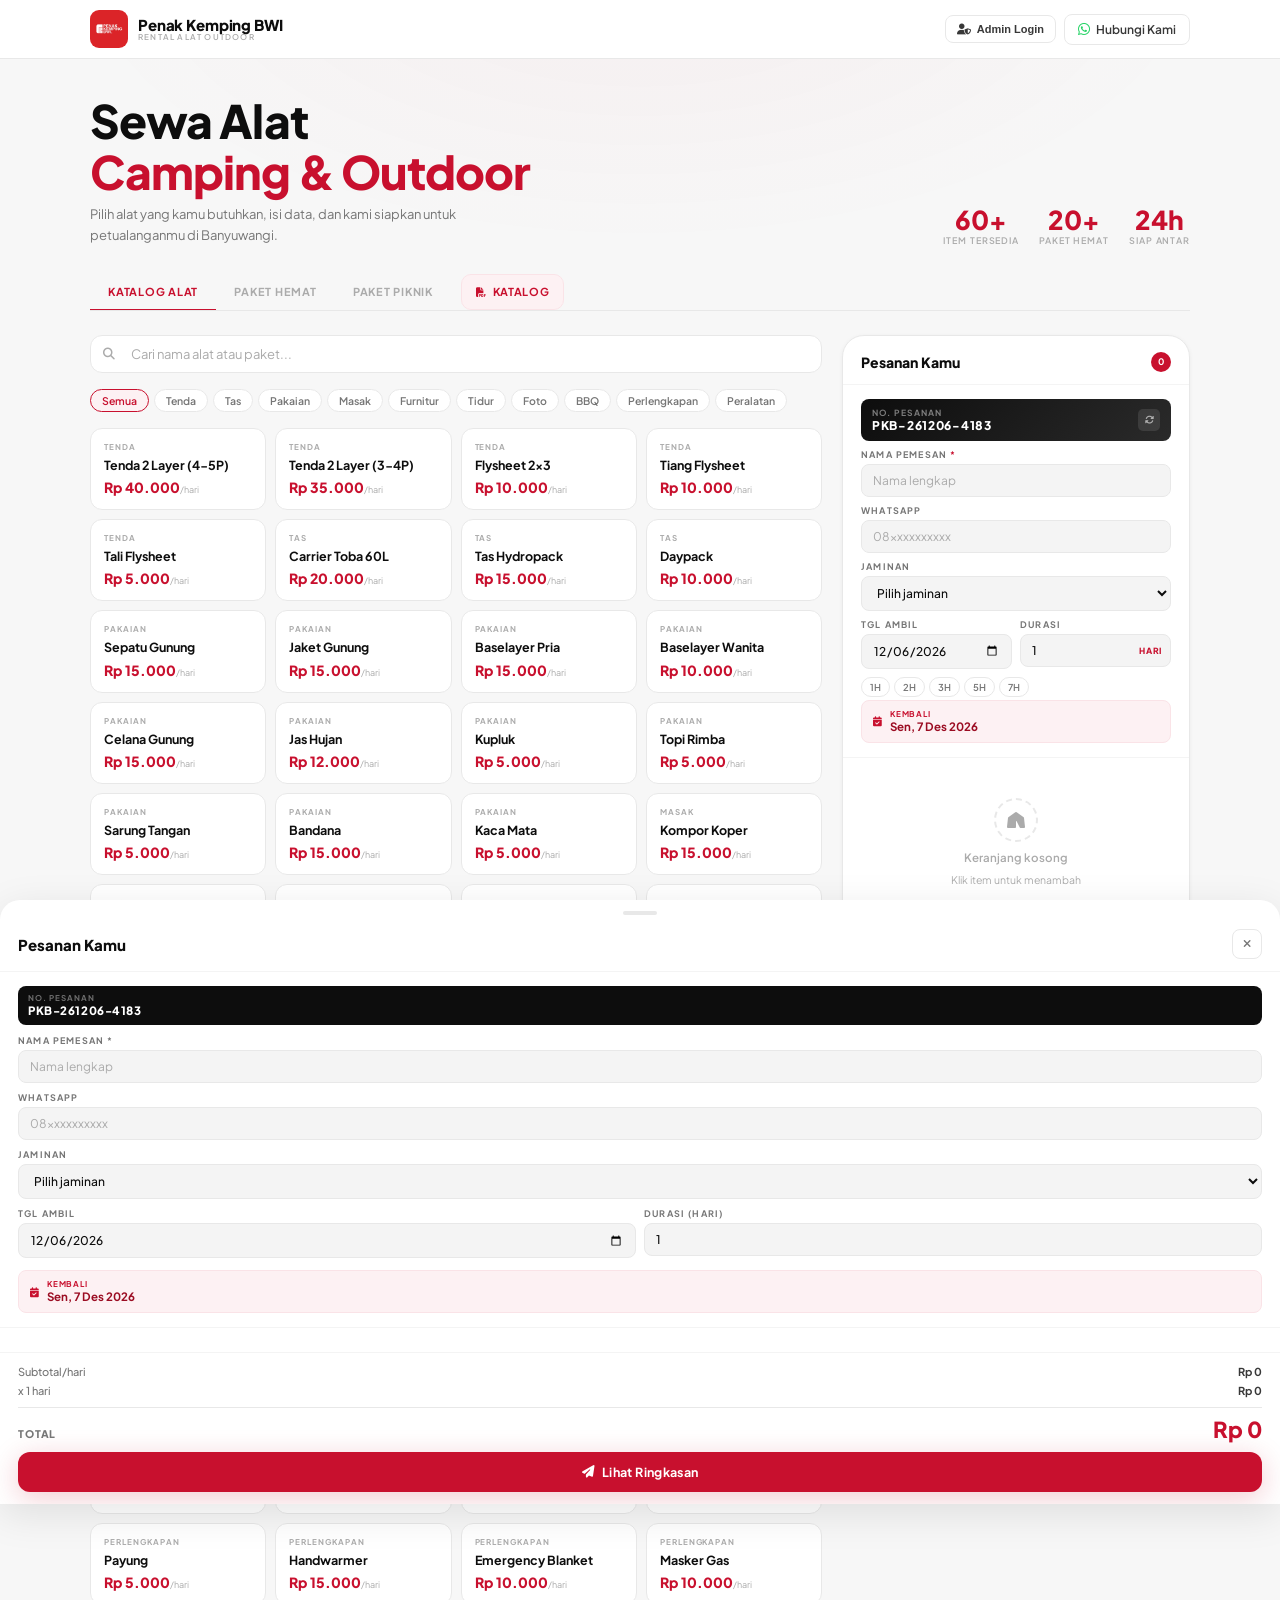
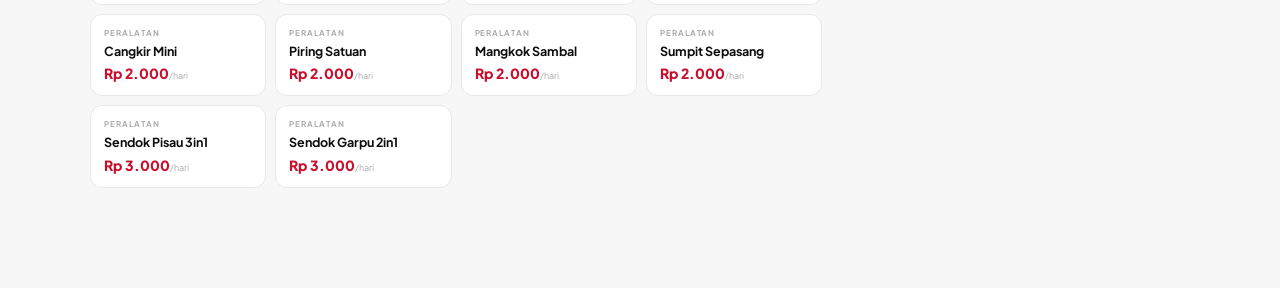
==== penak-kemping-order (2).html @ dcdb48ee "first commit" ====
<!DOCTYPE html>
<html lang="id">
<head>
<meta charset="UTF-8">
<meta name="viewport" content="width=device-width, initial-scale=1.0, maximum-scale=1.0, user-scalable=no">
<title>Penak Kemping BWI - Pesan Alat</title>
<link rel="icon" type="image/jpeg" href="[data-uri]">
<link rel="preconnect" href="https://fonts.googleapis.com">
<link rel="preconnect" href="https://fonts.gstatic.com" crossorigin>
<link href="https://fonts.googleapis.com/css2?family=Plus+Jakarta+Sans:wght@300;400;500;600;700;800&display=swap" rel="stylesheet">
<link rel="stylesheet" href="https://cdnjs.cloudflare.com/ajax/libs/font-awesome/6.5.0/css/all.min.css">
<style>
:root {
  --red: #C8102E;
  --red-d: #9B0C22;
  --red-l: #E8294A;
  --red-mist: #FDF1F3;
  --red-pale: #FAE3E7;
  --ink: #0D0D0D;
  --ink-2: #383838;
  --ink-3: #767676;
  --ink-4: #ABABAB;
  --line: #E8E8E8;
  --line-l: #F4F4F4;
  --white: #FFFFFF;
  --bg: #F7F7F7;
  --r: 12px;
  --r-sm: 8px;
  --r-lg: 18px;
  --r-xl: 22px;
  --sh-sm: 0 1px 4px rgba(0,0,0,0.05);
  --sh-md: 0 4px 18px rgba(0,0,0,0.07);
  --sh-lg: 0 10px 40px rgba(0,0,0,0.10);
  --sh-red: 0 6px 28px rgba(200,16,46,0.22);
  --fb: 'Plus Jakarta Sans', sans-serif;
  --ease: cubic-bezier(0.4,0,0.2,1);
  --t: 0.2s var(--ease);
}

*,*::before,*::after{box-sizing:border-box;margin:0;padding:0}
html{scroll-behavior:smooth;font-size:16px}
body{font-family:var(--fb);background:var(--bg);color:var(--ink);min-height:100vh;-webkit-font-smoothing:antialiased;overflow-x:hidden}
::-webkit-scrollbar{width:4px}
::-webkit-scrollbar-track{background:transparent}
::-webkit-scrollbar-thumb{background:var(--line);border-radius:99px}
input[type=number]::-webkit-inner-spin-button,
input[type=number]::-webkit-outer-spin-button{-webkit-appearance:none}
input[type=number]{-moz-appearance:textfield}
input,textarea,select{font-family:var(--fb)}

/* BG */
body::before{
  content:'';position:fixed;inset:0;
  background:radial-gradient(ellipse 70% 50% at 50% -5%,rgba(200,16,46,0.04) 0%,transparent 65%);
  pointer-events:none;z-index:0;
}

/* HEADER */
header{position:sticky;top:0;z-index:100;background:rgba(255,255,255,0.95);backdrop-filter:blur(20px);-webkit-backdrop-filter:blur(20px);border-bottom:1px solid var(--line)}
.hdr{max-width:1140px;margin:0 auto;padding:0 20px;height:58px;display:flex;align-items:center;justify-content:space-between}
.logo{display:flex;align-items:center;gap:10px;text-decoration:none}
.logo-img{width:38px;height:38px;border-radius:9px;object-fit:cover;flex-shrink:0}
.logo-txt{display:flex;flex-direction:column;gap:1px}
.logo-main{font-size:15px;font-weight:800;color:var(--ink);letter-spacing:-0.01em;line-height:1}
.logo-sub{font-size:8px;font-weight:600;letter-spacing:0.15em;text-transform:uppercase;color:var(--ink-4);line-height:1}
.hdr-actions{display:flex;align-items:center;gap:8px}
.hdr-admin{display:flex;align-items:center;gap:6px;padding:7px 11px;background:var(--white);border:1px solid var(--line);border-radius:var(--r-sm);font-size:11px;font-weight:700;color:var(--ink-2);cursor:pointer;transition:var(--t)}
.hdr-admin:hover{background:var(--line-l)}
.hdr-wa{display:flex;align-items:center;gap:6px;padding:7px 13px;background:var(--white);border:1px solid var(--line);border-radius:var(--r-sm);font-size:12px;font-weight:600;color:var(--ink-2);text-decoration:none;transition:var(--t)}
.hdr-wa:hover{background:var(--line-l)}
.hdr-wa i{color:#25D366;font-size:14px}

/* HERO */
.hero{position:relative;z-index:1;max-width:1140px;margin:0 auto;padding:36px 20px 28px;display:flex;align-items:flex-end;justify-content:space-between;gap:16px;flex-wrap:wrap}
.hero-text h1{font-size:clamp(26px,4.5vw,46px);font-weight:800;line-height:1.1;color:var(--ink);letter-spacing:-0.02em}
.hero-text h1 span{color:var(--red)}
.hero-text p{font-size:13px;color:var(--ink-3);margin-top:8px;max-width:440px;line-height:1.6}
.hero-stats{display:flex;gap:20px;flex-shrink:0}
.stat{text-align:center}
.stat-n{font-size:26px;font-weight:800;color:var(--red);line-height:1}
.stat-l{font-size:9px;font-weight:600;letter-spacing:0.1em;text-transform:uppercase;color:var(--ink-4);margin-top:2px}

/* MAIN */
.wrap{position:relative;z-index:1;max-width:1140px;margin:0 auto;padding:0 20px 100px}

/* TAB */
.tab-nav{display:flex;gap:0;border-bottom:1px solid var(--line);margin-bottom:24px;overflow-x:auto;scrollbar-width:none}
.tab-nav::-webkit-scrollbar{display:none}
.tab-btn{padding:11px 18px;font-family:var(--fb);font-size:11px;font-weight:700;letter-spacing:0.07em;text-transform:uppercase;color:var(--ink-4);background:none;border:none;border-bottom:2px solid transparent;cursor:pointer;transition:var(--t);white-space:nowrap;margin-bottom:-1px;text-decoration:none;display:inline-flex;align-items:center}
.tab-btn:focus-visible{outline:none;box-shadow:inset 0 -2px 0 var(--red)}
.tab-btn.active{color:var(--red);border-bottom-color:var(--red)}
.tab-btn:hover:not(.active){color:var(--ink-2)}
.tab-btn-katalog{margin-left:10px;margin-bottom:0!important;padding:8px 14px!important;border:1px solid var(--red-pale)!important;border-bottom:1px solid var(--red-pale)!important;border-radius:10px!important;background:var(--red-mist)!important;color:var(--red)!important;letter-spacing:0.06em}
.tab-btn-katalog:hover{border-color:var(--red)!important;background:var(--red)!important;color:white!important;box-shadow:0 8px 20px rgba(200,16,46,0.18)}

/* LAYOUT */
.cat-layout{display:grid;grid-template-columns:1fr 348px;gap:20px;align-items:start;animation:fadeUp 0.4s ease both}

/* SEARCH */
.search-bar{position:relative;margin-bottom:16px}
.search-bar input{width:100%;padding:10px 14px 10px 40px;background:var(--white);border:1px solid var(--line);border-radius:var(--r);font-size:13px;font-weight:400;color:var(--ink);outline:none;transition:var(--t)}
.search-bar input:focus{border-color:var(--red);box-shadow:0 0 0 3px rgba(200,16,46,0.07)}
.search-bar input::placeholder{color:var(--ink-4)}
.search-bar i{position:absolute;left:13px;top:50%;transform:translateY(-50%);color:var(--ink-4);font-size:12px;pointer-events:none}
.search-clear{position:absolute;right:11px;top:50%;transform:translateY(-50%);background:none;border:none;color:var(--ink-4);cursor:pointer;font-size:11px;display:none;transition:var(--t)}
.search-clear:hover{color:var(--red)}
.search-clear.show{display:block}

/* FILTER */
.cat-filter{display:flex;flex-wrap:wrap;gap:5px;margin-bottom:16px}
.cf-btn{padding:4px 11px;border:1px solid var(--line);background:var(--white);border-radius:99px;font-size:10.5px;font-weight:600;color:var(--ink-3);cursor:pointer;transition:var(--t);white-space:nowrap}
.cf-btn:hover{border-color:var(--red);color:var(--red);background:var(--red-mist)}
.cf-btn.active{border-color:var(--red);color:var(--red);background:var(--red-mist)}

/* GRID */
.item-grid{display:grid;grid-template-columns:repeat(auto-fill,minmax(170px,1fr));gap:9px}
.item-card{background:var(--white);border:1px solid var(--line);border-radius:var(--r);padding:13px;cursor:pointer;transition:var(--t);display:flex;flex-direction:column;gap:5px;position:relative;overflow:hidden;animation:fadeUp 0.3s ease both}
.item-card:hover{border-color:var(--red-pale);box-shadow:var(--sh-md);transform:translateY(-1px)}
.item-card.in-cart{border-color:var(--red);background:var(--red-mist)}
.item-card.in-cart::after{content:"\f00c";font-family:"Font Awesome 6 Free";font-weight:900;position:absolute;top:8px;right:8px;width:17px;height:17px;background:var(--red);color:white;border-radius:50%;font-size:7px;display:flex;align-items:center;justify-content:center;text-align:center;line-height:17px}
.item-cat-badge{font-size:8px;font-weight:700;letter-spacing:0.12em;text-transform:uppercase;color:var(--ink-4)}
.item-name{font-size:12.5px;font-weight:700;color:var(--ink);line-height:1.3}
.item-price{font-size:14px;font-weight:800;color:var(--red);margin-top:auto}
.item-price-sub{font-size:9px;font-weight:400;color:var(--ink-4)}
.item-pkg-badge{font-size:8.5px;font-weight:700;letter-spacing:0.05em;color:white;background:var(--red);padding:2px 7px;border-radius:99px;display:inline-block;width:fit-content}
.no-results{grid-column:1/-1;text-align:center;padding:48px 0;color:var(--ink-4);font-size:13px}
.no-results i{font-size:26px;display:block;margin-bottom:10px;color:var(--line)}

/* ORDER PANEL */
.order-panel{background:var(--white);border:1px solid var(--line);border-radius:var(--r-xl);box-shadow:var(--sh-sm);position:sticky;top:70px;display:flex;flex-direction:column;max-height:calc(100vh - 90px);overflow:hidden;transition:box-shadow var(--t)}
.order-panel:hover{box-shadow:var(--sh-md)}
.panel-hdr{padding:16px 18px 12px;border-bottom:1px solid var(--line-l);display:flex;align-items:center;justify-content:space-between;flex-shrink:0}
.panel-title{font-size:14px;font-weight:800;color:var(--ink)}
.cart-badge{min-width:20px;height:20px;padding:0 6px;background:var(--red);color:white;border-radius:99px;font-size:9px;font-weight:700;display:flex;align-items:center;justify-content:center;transition:transform 0.2s var(--ease)}
.cart-badge.bump{animation:bump 0.25s ease}
@keyframes bump{0%,100%{transform:scale(1)}50%{transform:scale(1.3)}}

/* FORM */
.customer-form{padding:14px 18px;border-bottom:1px solid var(--line-l);flex-shrink:0}
.cf-row{display:grid;grid-template-columns:1fr 1fr;gap:8px;margin-bottom:8px}
.cf-row:last-child{margin-bottom:0}
.cf-full{grid-column:1/-1}
.cf-field{display:flex;flex-direction:column;gap:4px}
.cf-label{font-size:9px;font-weight:700;letter-spacing:0.13em;text-transform:uppercase;color:var(--ink-3)}
.cf-input{width:100%;padding:8px 11px;background:var(--line-l);border:1px solid var(--line);border-radius:var(--r-sm);font-size:12px;font-weight:500;color:var(--ink);outline:none;transition:var(--t)}
.cf-input:focus{background:var(--white);border-color:var(--red);box-shadow:0 0 0 2px rgba(200,16,46,0.07)}
.cf-input::placeholder{color:var(--ink-4);font-weight:400}
.cf-input[readonly]{background:var(--line-l);color:var(--ink-3);cursor:default}

/* ORDER NUMBER */
.order-num-bar{display:flex;align-items:center;justify-content:space-between;padding:8px 11px;background:linear-gradient(135deg,var(--ink) 0%,#2a2a2a 100%);border-radius:var(--r-sm);margin-bottom:8px}
.onb-label{font-size:8.5px;font-weight:700;letter-spacing:0.12em;text-transform:uppercase;color:rgba(255,255,255,0.45)}
.onb-code{font-size:12px;font-weight:800;color:white;letter-spacing:0.06em}
.onb-regen{width:22px;height:22px;border:none;background:rgba(255,255,255,0.1);border-radius:5px;color:rgba(255,255,255,0.6);cursor:pointer;font-size:9px;display:flex;align-items:center;justify-content:center;transition:var(--t)}
.onb-regen:hover{background:rgba(255,255,255,0.2);color:white}

/* DATE ROW */
.date-row{display:grid;grid-template-columns:1fr 1fr;gap:8px;margin-bottom:8px}
.ret-mini{display:flex;align-items:center;gap:8px;padding:8px 11px;margin-top:3px;background:var(--red-mist);border:1px solid var(--red-pale);border-radius:var(--r-sm)}
.ret-mini i{color:var(--red);font-size:10px;flex-shrink:0}
.ret-mini-txt{font-size:10px}
.ret-mini-lbl{color:var(--red);font-weight:700;font-size:8px;letter-spacing:0.1em;text-transform:uppercase}
.ret-mini-date{font-size:11.5px;font-weight:700;color:var(--red-d)}
.dur-chips{display:flex;flex-wrap:wrap;gap:4px;margin-top:5px}
.dc{padding:3px 8px;border:1px solid var(--line);background:var(--white);border-radius:99px;font-size:9.5px;font-weight:600;color:var(--ink-3);cursor:pointer;transition:var(--t)}
.dc:hover{border-color:var(--red);color:var(--red);background:var(--red-mist)}

/* CART LIST */
.cart-list{flex:1;overflow-y:auto;overflow-x:hidden;padding:12px 18px;scroll-behavior:smooth;overscroll-behavior:contain;-webkit-overflow-scrolling:touch;scrollbar-width:thin;scrollbar-color:#d7d7d7 transparent}
.cart-list::-webkit-scrollbar{width:8px}
.cart-list::-webkit-scrollbar-thumb{background:#d7d7d7;border-radius:99px}
.cart-list::-webkit-scrollbar-thumb:hover{background:#c8c8c8}
.cart-empty{display:flex;flex-direction:column;align-items:center;justify-content:center;padding:28px 0;gap:8px;color:var(--ink-4)}
.cart-empty-icon{width:44px;height:44px;border:2px dashed var(--line);border-radius:50%;display:flex;align-items:center;justify-content:center;font-size:16px}
.cart-empty p{font-size:11.5px;font-weight:600}
.cart-empty small{font-size:10.5px;color:var(--ink-4)}
.cart-item{display:flex;align-items:flex-start;gap:9px;padding:9px 0;border-bottom:1px solid var(--line-l);animation:fadeUp 0.2s ease both}
.cart-item:last-child{border-bottom:none}
.ci-info{flex:1;min-width:0}
.ci-name{font-size:11.5px;font-weight:700;color:var(--ink);line-height:1.3;white-space:normal;overflow:visible;word-break:break-word}
.ci-price-row{display:flex;align-items:center;gap:5px;margin-top:2px}
.ci-unit{font-size:9.5px;color:var(--ink-4)}
.ci-sub{font-size:10.5px;font-weight:700;color:var(--red)}
.ci-qty{display:flex;align-items:center;gap:5px;flex-shrink:0}
.qty-btn{width:22px;height:22px;border:1px solid var(--line);background:var(--white);border-radius:5px;font-size:10px;color:var(--ink-2);cursor:pointer;display:flex;align-items:center;justify-content:center;transition:var(--t)}
.qty-btn:hover{border-color:var(--red);color:var(--red);background:var(--red-mist)}
.qty-val{font-size:12px;font-weight:800;color:var(--ink);min-width:18px;text-align:center}
.ci-del{width:22px;height:22px;border:none;background:none;color:var(--ink-4);cursor:pointer;font-size:10px;display:flex;align-items:center;justify-content:center;border-radius:5px;transition:var(--t);flex-shrink:0}
.ci-del:hover{background:#FFF0F2;color:var(--red)}

/* FOOTER PANEL */
.panel-footer{padding:12px 18px 16px;border-top:1px solid var(--line-l);flex-shrink:0;background:var(--white);position:sticky;bottom:0;z-index:3;box-shadow:0 -8px 18px rgba(255,255,255,0.95)}
.sum-line{display:flex;justify-content:space-between;align-items:center;margin-bottom:6px;font-size:11px}
.sum-line-k{color:var(--ink-3);font-weight:500}
.sum-line-v{color:var(--ink-2);font-weight:700}
.sum-total-line{display:flex;justify-content:space-between;align-items:baseline;margin:10px 0 12px;padding-top:10px;border-top:1px solid var(--line)}
.sum-total-k{font-size:10.5px;font-weight:800;letter-spacing:0.08em;text-transform:uppercase;color:var(--ink-3)}
.sum-total-v{font-size:22px;font-weight:800;color:var(--red);line-height:1}
.btn-order{width:100%;padding:12px;border:none;background:var(--red);color:white;border-radius:var(--r);font-family:var(--fb);font-size:12.5px;font-weight:700;letter-spacing:0.03em;cursor:pointer;transition:var(--t);display:flex;align-items:center;justify-content:center;gap:7px;box-shadow:var(--sh-red)}
.btn-order:hover{background:var(--red-d);transform:translateY(-1px);box-shadow:0 10px 32px rgba(200,16,46,0.28)}
.btn-order:active{transform:translateY(0)}
.btn-order:disabled{opacity:0.5;cursor:not-allowed;transform:none}

/* MODAL */
.modal-ov{position:fixed;inset:0;background:rgba(8,8,8,0.6);backdrop-filter:blur(10px);-webkit-backdrop-filter:blur(10px);z-index:200;display:none;align-items:flex-start;justify-content:center;padding:20px 14px 48px;overflow-y:auto}
.modal-ov.show{display:flex}
.modal{background:var(--white);border-radius:var(--r-xl);box-shadow:var(--sh-lg);width:100%;max-width:580px;margin:auto;overflow:hidden;animation:modalIn 0.3s cubic-bezier(0.34,1.2,0.64,1) both}
@keyframes modalIn{from{opacity:0;transform:scale(0.95) translateY(10px)}to{opacity:1;transform:scale(1) translateY(0)}}

/* RECEIPT */
.rcpt-hdr{padding:24px 28px 20px;background:var(--ink);color:white;position:relative;overflow:hidden}
.rcpt-hdr::before{content:'';position:absolute;top:-30px;right:-30px;width:120px;height:120px;background:rgba(200,16,46,0.18);border-radius:50%}
.rcpt-hdr::after{content:'';position:absolute;bottom:-50px;left:28px;width:90px;height:90px;background:rgba(200,16,46,0.09);border-radius:50%}
.rcpt-brand{display:flex;align-items:center;gap:10px;margin-bottom:18px;position:relative;z-index:1}
.rcpt-logo-img{width:36px;height:36px;border-radius:8px;object-fit:cover;border:2px solid rgba(255,255,255,0.15)}
.rcpt-bn{font-size:16px;font-weight:800;color:white}
.rcpt-bs{font-size:9.5px;color:rgba(255,255,255,0.4);margin-top:1px}
.rcpt-meta{display:flex;justify-content:space-between;align-items:flex-end;position:relative;z-index:1}
.rcpt-lbl{font-size:8.5px;color:rgba(255,255,255,0.4);letter-spacing:0.12em;text-transform:uppercase;margin-bottom:2px}
.rcpt-ttl{font-size:22px;font-weight:800;color:white}
.rcpt-order-num{display:inline-flex;align-items:center;gap:5px;padding:3px 10px;background:rgba(200,16,46,0.3);border:1px solid rgba(200,16,46,0.5);border-radius:99px;font-size:10px;font-weight:700;color:white;margin-top:5px}
.rcpt-dt{font-size:10.5px;color:rgba(255,255,255,0.45);text-align:right}
.rcpt-body{padding:22px 28px}
.rcpt-info-grid{display:grid;grid-template-columns:1fr 1fr;gap:18px;margin-bottom:18px}
.ris-label{font-size:8.5px;font-weight:700;letter-spacing:0.14em;text-transform:uppercase;color:var(--ink-4);margin-bottom:6px}
.ris-name{font-size:15px;font-weight:800;color:var(--ink);margin-bottom:3px}
.ris-row{font-size:11px;color:var(--ink-3);margin-bottom:2px;display:flex;align-items:center;gap:5px}
.ris-row i{color:var(--red);font-size:9px;width:10px}
.rcpt-db-pill{margin-left:auto;display:none;align-items:center;padding:2px 7px;border-radius:99px;font-size:7.5px;font-weight:800;letter-spacing:0.06em;text-transform:uppercase;background:#eefaf0;color:#157a2d;border:1px solid #cfead4;line-height:1}
.ris-period{text-align:right}
.ris-dur-pill{display:inline-flex;align-items:center;gap:5px;padding:4px 10px;background:var(--ink);color:white;border-radius:99px;font-size:9.5px;font-weight:700;margin-top:5px}
.rcpt-tbl{width:100%;border-collapse:collapse;margin-bottom:16px}
.rcpt-tbl th{padding:5px 0;font-size:8px;font-weight:700;letter-spacing:0.12em;text-transform:uppercase;color:var(--ink-4);border-bottom:1px solid var(--line);text-align:left}
.rcpt-tbl th:not(:first-child){text-align:center}
.rcpt-tbl th:last-child{text-align:right}
.rcpt-tbl td{padding:9px 0;font-size:11.5px;color:var(--ink-2);border-bottom:1px solid var(--line-l)}
.rcpt-tbl td:not(:first-child){text-align:center}
.rcpt-tbl td:last-child{text-align:right;font-weight:700;color:var(--ink)}
.rcpt-tbl td:first-child{font-weight:600;color:var(--ink)}
.rcpt-tbl tbody tr:last-child td{border-bottom:none}
.rcpt-totals{padding-top:10px;border-top:1px solid var(--line)}
.rt-row{display:flex;justify-content:space-between;margin-bottom:5px}
.rt-k{font-size:11px;color:var(--ink-3)}
.rt-v{font-size:11.5px;font-weight:700;color:var(--ink)}
.rt-row.total{margin-top:9px;padding-top:9px;border-top:1px solid var(--line)}
.rt-row.total .rt-k{font-size:11px;font-weight:800;color:var(--ink);text-transform:uppercase;letter-spacing:0.06em}
.rt-row.total .rt-v{font-size:20px;font-weight:800;color:var(--red)}
.rcpt-footer{padding:12px 28px;background:var(--line-l);border-top:1px solid var(--line);text-align:center}
.rcpt-footer p{font-size:9.5px;color:var(--ink-4);font-style:italic}
.modal-actions{padding:11px 28px 14px;background:var(--white);border-top:1px solid var(--line-l);display:flex;justify-content:flex-end;gap:7px;flex-wrap:wrap}
.btn-act{padding:8px 13px;border-radius:var(--r-sm);font-family:var(--fb);font-size:11px;font-weight:700;cursor:pointer;transition:var(--t);display:flex;align-items:center;gap:5px}
.btn-close{border:1px solid var(--line);background:var(--white);color:var(--ink-2)}
.btn-close:hover{background:var(--line-l)}
.btn-print-act{border:1px solid var(--ink);background:var(--ink);color:white}
.btn-print-act:hover{background:#1e1e1e}
.btn-wa-act{border:1px solid #25D366;background:#25D366;color:white}
.btn-wa-act:hover{background:#1db955}
.btn-db-act{width:100%;padding:10px;border:1px solid var(--red-pale);background:var(--red-mist);color:var(--red);border-radius:var(--r);font-family:var(--fb);font-size:11.5px;font-weight:700;letter-spacing:0.03em;cursor:pointer;transition:var(--t);display:none;align-items:center;justify-content:center;gap:6px;margin-bottom:8px}
.btn-db-act:hover{border-color:var(--red);background:var(--red);color:white;box-shadow:var(--sh-red)}
.btn-db-act:disabled{opacity:0.7;cursor:not-allowed;box-shadow:none}

/* KATALOG PAGE - Daftar Harga */
#katalogPage{display:none}
.katalog-wrap{max-width:700px;margin:0 auto;padding:10px 0 40px}
.katalog-header{text-align:center;margin-bottom:28px}
.katalog-header h2{font-size:28px;font-weight:800;color:var(--ink);letter-spacing:-0.02em}
.katalog-header p{font-size:12px;color:var(--ink-3);margin-top:5px}
.katalog-section{margin-bottom:22px}
.katalog-section-title{font-size:10px;font-weight:800;letter-spacing:0.15em;text-transform:uppercase;color:var(--red);padding:6px 0;border-bottom:2px solid var(--red);margin-bottom:10px}
.katalog-table{width:100%;border-collapse:collapse}
.katalog-table tr{border-bottom:1px solid var(--line-l)}
.katalog-table tr:last-child{border-bottom:none}
.katalog-table td{padding:7px 4px;font-size:12px;color:var(--ink-2)}
.katalog-table td:first-child{font-weight:600;color:var(--ink);padding-left:0}
.katalog-table td:last-child{text-align:right;font-weight:700;color:var(--red);white-space:nowrap;padding-right:0}
.katalog-table td.desc-cell{font-size:10px;color:var(--ink-4);max-width:220px}
.katalog-table .row-num{font-size:10px;color:var(--ink-4);width:24px;text-align:right;padding-right:8px}

/* ADMIN */
.admin-panel{display:none;margin-top:14px;background:var(--white);border:1px solid var(--line);border-radius:var(--r-lg);box-shadow:var(--sh-sm);overflow:hidden}
.admin-panel.show{display:block}
.admin-panel-head{padding:14px 16px;border-bottom:1px solid var(--line-l);display:flex;align-items:flex-start;justify-content:space-between;gap:12px;flex-wrap:wrap}
.admin-title{font-size:14px;font-weight:800;color:var(--ink)}
.admin-sub{font-size:11px;color:var(--ink-3);margin-top:2px}
.admin-head-actions{display:flex;gap:8px;flex-wrap:wrap}
.admin-btn{padding:8px 12px;border:1px solid var(--line);background:var(--white);border-radius:var(--r-sm);font-size:11px;font-weight:700;color:var(--ink-2);cursor:pointer;transition:var(--t)}
.admin-btn:hover{background:var(--line-l)}
.admin-btn.pri{border-color:var(--red);background:var(--red);color:white}
.admin-btn.pri:hover{background:var(--red-d)}
.admin-form-wrap{padding:14px 16px;border-bottom:1px solid var(--line-l);display:none}
.admin-form-grid{display:grid;grid-template-columns:repeat(2,minmax(0,1fr));gap:8px}
.admin-form-grid .cf-full{grid-column:1/-1}
.admin-table-wrap{overflow:auto;max-height:480px}
.admin-table{width:100%;border-collapse:collapse;min-width:1060px}
.admin-table th,.admin-table td{padding:10px 8px;border-bottom:1px solid var(--line-l);font-size:11px;text-align:left;vertical-align:top}
.admin-table th{font-size:9px;font-weight:800;letter-spacing:0.09em;text-transform:uppercase;color:var(--ink-4);position:sticky;top:0;background:var(--white);z-index:1}
.admin-status{padding:6px 7px;border:1px solid var(--line);border-radius:var(--r-sm);font-size:11px;background:var(--white);min-width:104px}
.admin-row-actions{display:flex;gap:6px}
.admin-mini-btn{padding:6px 8px;border-radius:var(--r-sm);border:1px solid var(--line);background:var(--white);font-size:10px;font-weight:700;cursor:pointer}
.admin-mini-btn.danger{border-color:#ffd6de;color:var(--red);background:#fff5f7}
.admin-empty{padding:16px;color:var(--ink-4);font-size:12px;text-align:center}
.admin-modal .modal-actions{justify-content:flex-end}
.admin-modal-body{padding:16px 20px 8px}
.admin-login-title{font-size:16px;font-weight:800;color:var(--ink);margin-bottom:12px}

/* TOAST */
.toast{position:fixed;bottom:20px;left:50%;transform:translateX(-50%) translateY(80px);background:var(--ink);color:white;padding:9px 15px;border-radius:var(--r);font-size:11.5px;font-weight:600;display:flex;align-items:center;gap:6px;z-index:500;pointer-events:none;transition:transform 0.3s cubic-bezier(0.34,1.2,0.64,1),opacity 0.25s ease;opacity:0;box-shadow:var(--sh-lg);white-space:nowrap}
.toast.show{transform:translateX(-50%) translateY(0);opacity:1}
.toast i{color:var(--red)}

/* MOBILE BOTTOM BAR */
.mob-bar{display:none;position:fixed;bottom:0;left:0;right:0;background:rgba(255,255,255,0.97);backdrop-filter:blur(14px);-webkit-backdrop-filter:blur(14px);border-top:1px solid var(--line);padding:10px 16px;z-index:90;align-items:center;justify-content:space-between;gap:12px;box-shadow:0 -4px 20px rgba(0,0,0,0.06)}
.mob-total{display:flex;flex-direction:column;gap:1px}
.mob-total-lbl{font-size:9px;font-weight:700;letter-spacing:0.1em;text-transform:uppercase;color:var(--ink-4)}
.mob-total-amt{font-size:19px;font-weight:800;color:var(--red)}
.mob-actions{display:flex;align-items:center;gap:8px;flex-shrink:0}
.btn-mob{padding:10px 18px;background:var(--red);color:white;border:none;border-radius:var(--r);font-family:var(--fb);font-size:12px;font-weight:700;cursor:pointer;transition:var(--t);display:flex;align-items:center;gap:6px;box-shadow:var(--sh-red);white-space:nowrap}
.btn-mob:hover{background:var(--red-d)}
.btn-mob-db{display:none;background:#fff4f6;color:var(--red);border:1px solid #ffd8df;box-shadow:none;padding:10px 12px}
.btn-mob-db:hover{background:#ffeef2;color:var(--red-d);border-color:#ffccd7}

/* MOBILE CART SHEET */
.cart-sheet-ov{display:none;position:fixed;inset:0;background:rgba(0,0,0,0.4);z-index:80}
.cart-sheet-ov.open{display:block}
.cart-sheet{position:fixed;bottom:0;left:0;right:0;background:var(--white);border-radius:20px 20px 0 0;box-shadow:var(--sh-lg);z-index:85;padding-bottom:0;max-height:92vh;overflow-y:auto;transform:translateY(100%);transition:transform 0.35s var(--ease)}
.cart-sheet.open{transform:translateY(0)}
.cs-handle{width:34px;height:4px;background:var(--line);border-radius:99px;margin:11px auto 14px}
.cs-hdr{padding:0 18px 12px;border-bottom:1px solid var(--line-l);display:flex;align-items:center;justify-content:space-between}
.cs-title{font-size:15px;font-weight:800;color:var(--ink)}
.cs-close{width:30px;height:30px;border:1px solid var(--line);background:var(--white);border-radius:var(--r-sm);display:flex;align-items:center;justify-content:center;color:var(--ink-3);cursor:pointer;font-size:11px}
.cs-body{padding:12px 18px}
.cs-form{padding:14px 18px;border-bottom:1px solid var(--line-l)}
.cs-footer{padding:12px 18px;border-top:1px solid var(--line-l);position:sticky;bottom:0;z-index:3;background:var(--white);box-shadow:0 -8px 18px rgba(255,255,255,0.95)}

/* MOBILE SIMPLIFIED ORDER NUM */
.mob-order-num{display:flex;align-items:center;justify-content:space-between;padding:7px 10px;background:var(--ink);border-radius:var(--r-sm);margin-bottom:10px}
.mon-label{font-size:8px;font-weight:700;letter-spacing:0.12em;text-transform:uppercase;color:rgba(255,255,255,0.4)}
.mon-code{font-size:11.5px;font-weight:800;color:white;letter-spacing:0.05em}

/* ANIMATIONS */
@keyframes fadeUp{from{opacity:0;transform:translateY(8px)}to{opacity:1;transform:translateY(0)}}

/* PRINT */
@media print{
  @page{size:A5 portrait;margin:4mm}
  html,body{margin:0!important;padding:0!important;background:#fff!important;overflow:visible!important;height:auto!important;-webkit-print-color-adjust:exact;print-color-adjust:exact}
  body{display:block!important}
  body>:not(#modalRingkasan){display:none!important}
  #modalRingkasan,#modalRingkasan *{visibility:visible!important}
  #modalRingkasan{display:block!important;position:static!important;inset:auto!important;width:100%!important;min-height:0!important;height:auto!important;background:#fff!important;padding:0!important;margin:0!important;overflow:visible!important;backdrop-filter:none!important;-webkit-backdrop-filter:none!important}
  #modalRingkasan .modal{display:block!important;width:100%!important;max-width:none!important;margin:0!important;overflow:visible!important;box-shadow:none!important;border-radius:0!important;border:none!important;animation:none!important;page-break-inside:avoid!important;break-inside:avoid!important}
  #modalRingkasan .modal-actions{display:none!important}
  #modalRingkasan .rcpt-hdr{padding:14px 15px 12px!important;background:#111!important;color:#fff!important;-webkit-print-color-adjust:exact;print-color-adjust:exact}
  #modalRingkasan .rcpt-hdr::before{top:-22px!important;right:-20px!important;width:70px!important;height:70px!important;background:rgba(200,16,46,0.24)!important}
  #modalRingkasan .rcpt-hdr::after{display:none!important}
  #modalRingkasan .rcpt-brand{gap:8px!important;margin-bottom:10px!important}
  #modalRingkasan .rcpt-logo-img{width:27px!important;height:27px!important;border-radius:6px!important}
  #modalRingkasan .rcpt-bn{font-size:12.5px!important;line-height:1.15!important}
  #modalRingkasan .rcpt-bs{font-size:7.8px!important}
  #modalRingkasan .rcpt-lbl{font-size:7.1px!important;margin-bottom:1px!important}
  #modalRingkasan .rcpt-ttl{font-size:16px!important;line-height:1.1!important}
  #modalRingkasan .rcpt-order-num{font-size:8.4px!important;padding:2px 8px!important;margin-top:4px!important}
  #modalRingkasan .rcpt-dt{font-size:8.6px!important}
  #modalRingkasan .rcpt-body{padding:12px 15px 10px!important}
  #modalRingkasan .rcpt-info-grid{grid-template-columns:1fr 1fr!important;gap:12px!important;margin-bottom:10px!important}
  #modalRingkasan .ris-period{text-align:right!important}
  #modalRingkasan .ris-label{font-size:7.4px!important;margin-bottom:4px!important}
  #modalRingkasan .ris-name{font-size:12.8px!important;margin-bottom:2px!important}
  #modalRingkasan .ris-row{font-size:9.4px!important;margin-bottom:1px!important;gap:4px!important;line-height:1.25!important}
  #modalRingkasan .ris-row i{font-size:7.5px!important;width:8px!important}
  #modalRingkasan .rcpt-db-pill{font-size:6.9px!important;padding:2px 6px!important}
  #modalRingkasan .ris-dur-pill{padding:2px 7px!important;margin-top:4px!important;font-size:8px!important;background:#f2f2f2!important;color:#111!important;border:1px solid #dedede!important}
  #modalRingkasan .rcpt-tbl{margin-bottom:9px!important}
  #modalRingkasan .rcpt-tbl th{padding:3px 0!important;font-size:6.9px!important;letter-spacing:0.08em!important}
  #modalRingkasan .rcpt-tbl td{padding:4px 0!important;font-size:9.4px!important;line-height:1.25!important}
  #modalRingkasan .rcpt-tbl tr{page-break-inside:avoid!important;break-inside:avoid!important}
  #modalRingkasan .rcpt-totals{padding-top:7px!important}
  #modalRingkasan .rt-row{margin-bottom:3px!important}
  #modalRingkasan .rt-k{font-size:9.4px!important}
  #modalRingkasan .rt-v{font-size:9.8px!important}
  #modalRingkasan .rt-row.total{margin-top:7px!important;padding-top:7px!important}
  #modalRingkasan .rt-row.total .rt-k{font-size:9.6px!important}
  #modalRingkasan .rt-row.total .rt-v{font-size:16px!important}
  #modalRingkasan .rcpt-footer{padding:7px 15px!important;background:#fafafa!important}
  #modalRingkasan .rcpt-footer p{font-size:8.1px!important;line-height:1.35!important;margin:0!important}
  #modalRingkasan .rcpt-footer p+p{margin-top:2px!important}
}

/* RESPONSIVE */
@media(max-width:900px){
  .cat-layout{grid-template-columns:1fr}
  .order-panel{display:none}
  .mob-bar{display:flex}
  .wrap{padding-bottom:86px}
  .hero{padding:22px 16px 18px}
  .hero-stats{display:none}
}
@media(max-width:600px){
  .hdr{padding:0 14px}
  .hdr-actions{gap:6px}
  .hdr-admin{padding:6px 9px;font-size:10px}
  .hdr-wa{padding:6px 10px;font-size:11px}
  .wrap{padding:0 14px 86px}
  .mob-bar{padding:9px 12px;gap:8px}
  .mob-total-amt{font-size:17px}
  .mob-actions{gap:6px}
  .btn-mob{padding:10px 12px;font-size:11px}
  .btn-mob-db{padding:10px 10px}
  .tab-nav{margin-bottom:14px}
  .item-grid{grid-template-columns:repeat(2,1fr);gap:7px}
  .hero-text h1{font-size:24px}
  .item-card{padding:11px}
  .item-name{font-size:12px}
  .item-price{font-size:13px}
  .modal-actions{padding:9px 16px 12px;gap:5px}
  .btn-act{flex:1;justify-content:center;font-size:10px;padding:8px 9px}
  .rcpt-body{padding:16px}
  .rcpt-hdr{padding:20px 16px 16px}
  .rcpt-info-grid{grid-template-columns:1fr;gap:12px}
  .ris-period{text-align:left}
  .rcpt-footer{padding:10px 16px}
  .admin-form-grid{grid-template-columns:1fr}
}
</style>
</head>
<body>

<header>
  <div class="hdr">
    <a class="logo" href="#">
      <img class="logo-img" src="[data-uri]" alt="Penak Kemping BWI">
      <div class="logo-txt">
        <div class="logo-main">Penak Kemping BWI</div>
        <div class="logo-sub">Rental Alat Outdoor</div>
      </div>
    </a>
    <div class="hdr-actions">
      <button class="hdr-admin" id="adminAuthBtn" onclick="handleAdminAuth()"><i class="fas fa-user-shield"></i><span>Admin Login</span></button>
      <a class="hdr-wa" href="https://wa.me/" target="_blank">
        <i class="fab fa-whatsapp"></i>
        <span>Hubungi Kami</span>
      </a>
    </div>
  </div>
</header>

<div class="hero">
  <div class="hero-text">
    <h1>Sewa Alat<br><span>Camping & Outdoor</span></h1>
    <p>Pilih alat yang kamu butuhkan, isi data, dan kami siapkan untuk petualanganmu di Banyuwangi.</p>
  </div>
  <div class="hero-stats">
    <div class="stat"><div class="stat-n">60+</div><div class="stat-l">Item Tersedia</div></div>
    <div class="stat"><div class="stat-n">20+</div><div class="stat-l">Paket Hemat</div></div>
    <div class="stat"><div class="stat-n">24h</div><div class="stat-l">Siap Antar</div></div>
  </div>
</div>

<div class="wrap">
  <div class="tab-nav">
    <button class="tab-btn active" onclick="switchTab('catalog',this)">Katalog Alat</button>
    <button class="tab-btn" onclick="switchTab('package',this)">Paket Hemat</button>
    <button class="tab-btn" onclick="switchTab('picnic',this)">Paket Piknik</button>
    <button type="button" class="tab-btn tab-btn-katalog" onclick="window.open('KATALOG.pdf','_blank','noopener')"><i class="fas fa-file-pdf" style="font-size:10px;margin-right:6px"></i>Katalog</button>
  </div>

  <!-- Catalog / Package / Piknik view -->
  <div id="orderView">
    <div class="cat-layout">
      <div>
        <div class="search-bar">
          <i class="fas fa-search"></i>
          <input type="text" id="searchInput" placeholder="Cari nama alat atau paket..." oninput="filterItems()">
          <button class="search-clear" id="clearSearch" onclick="clearSearch()"><i class="fas fa-times"></i></button>
        </div>
        <div class="cat-filter" id="catFilter"></div>
        <div class="item-grid" id="itemGrid"></div>
      </div>

      <!-- Desktop Order Panel -->
      <div class="order-panel" id="desktopPanel">
        <div class="panel-hdr">
          <div class="panel-title">Pesanan Kamu</div>
          <span class="cart-badge" id="cartBadgeD">0</span>
        </div>
        <div class="customer-form">
          <div class="order-num-bar">
            <div>
              <div class="onb-label">No. Pesanan</div>
              <div class="onb-code" id="orderNumD">-</div>
            </div>
            <button class="onb-regen" onclick="generateOrderNum()" title="Generate ulang"><i class="fas fa-rotate"></i></button>
          </div>
          <div class="cf-row">
            <div class="cf-field cf-full">
              <div class="cf-label">Nama Pemesan <span style="color:var(--red)">*</span></div>
              <input type="text" class="cf-input" id="namaPemesan" placeholder="Nama lengkap">
            </div>
            <div class="cf-field cf-full">
              <div class="cf-label">WhatsApp</div>
              <input type="text" class="cf-input" id="waPemesan" placeholder="08xxxxxxxxxx">
            </div>
            <div class="cf-field cf-full">
              <div class="cf-label">Jaminan</div>
              <select class="cf-input" id="jaminanPemesan">
                <option value="">Pilih jaminan</option>
                <option value="KTP">KTP</option>
                <option value="SIM">SIM</option>
                <option value="Kartu Pelajar">Kartu Pelajar</option>
                <option value="STNK">STNK</option>
                <option value="Lainnya">Lainnya</option>
              </select>
            </div>
          </div>
          <div class="date-row">
            <div class="cf-field">
              <div class="cf-label">Tgl Ambil</div>
              <input type="date" class="cf-input" id="tglPesan" onchange="hitungTotal();hitungKembali()">
            </div>
            <div class="cf-field">
              <div class="cf-label">Durasi</div>
              <div style="position:relative">
                <input type="number" class="cf-input" id="durasiSewa" value="1" min="1" max="365" oninput="hitungTotal();hitungKembali()" style="padding-right:36px">
                <span style="position:absolute;right:9px;top:50%;transform:translateY(-50%);font-size:8.5px;font-weight:800;letter-spacing:0.08em;color:var(--red);pointer-events:none">HARI</span>
              </div>
            </div>
          </div>
          <div class="dur-chips">
            <div class="dc" onclick="setDur(1)">1H</div>
            <div class="dc" onclick="setDur(2)">2H</div>
            <div class="dc" onclick="setDur(3)">3H</div>
            <div class="dc" onclick="setDur(5)">5H</div>
            <div class="dc" onclick="setDur(7)">7H</div>
          </div>
          <div class="ret-mini" id="retMini">
            <i class="fas fa-calendar-check"></i>
            <div class="ret-mini-txt">
              <div class="ret-mini-lbl">Kembali</div>
              <div class="ret-mini-date" id="tglKembaliD">-</div>
            </div>
          </div>
        </div>
        <div class="cart-list" id="cartListD">
          <div class="cart-empty" id="cartEmptyD">
            <div class="cart-empty-icon"><i class="fas fa-tent"></i></div>
            <p>Keranjang kosong</p>
            <small>Klik item untuk menambah</small>
          </div>
        </div>
        <div class="panel-footer" id="panelFooterD">
          <div class="sum-line"><span class="sum-line-k">Subtotal/hari</span><span class="sum-line-v" id="subtotalD">Rp 0</span></div>
          <div class="sum-line"><span class="sum-line-k">x <span id="durInfoD">1</span> hari</span><span class="sum-line-v" id="totalPerHariD">Rp 0</span></div>
          <div class="sum-total-line">
            <span class="sum-total-k">Total</span>
            <span class="sum-total-v" id="grandTotalD">Rp 0</span>
          </div>
          <button class="btn-db-act" id="btnDbEntryD" onclick="masukDatabaseOrder()"><i class="fas fa-database"></i> Masuk Database</button>
          <button class="btn-order" id="btnOrderD" onclick="tampilRingkasan()">
            <i class="fas fa-paper-plane"></i> Lihat Ringkasan
          </button>
        </div>
      </div>
    </div>
  </div>

  <!-- Katalog / Daftar Harga view -->
  <div id="katalogPage">
    <div class="katalog-wrap" id="katalogContent"></div>
  </div>

  <div class="admin-panel" id="adminPanel">
    <div class="admin-panel-head">
      <div>
        <div class="admin-title">Database Order (Admin)</div>
        <div class="admin-sub" id="adminMeta">Login admin untuk melihat data order.</div>
      </div>
      <div class="admin-head-actions">
        <button class="admin-btn" onclick="loadOrdersFromSheet()">Refresh</button>
        <button class="admin-btn pri" onclick="toggleAdminForm()">Tambah Manual</button>
      </div>
    </div>

    <div class="admin-form-wrap" id="adminFormWrap">
      <div class="admin-form-grid">
        <div class="cf-field">
          <div class="cf-label">No Pesanan</div>
          <input type="text" class="cf-input" id="admNoPesanan">
        </div>
        <div class="cf-field">
          <div class="cf-label">Status</div>
          <select class="cf-input" id="admStatus">
            <option value="Baru">Baru</option>
            <option value="Diproses">Diproses</option>
            <option value="Selesai">Selesai</option>
            <option value="Cancel">Cancel</option>
          </select>
        </div>
        <div class="cf-field">
          <div class="cf-label">Nama</div>
          <input type="text" class="cf-input" id="admNama" placeholder="Nama pemesan">
        </div>
        <div class="cf-field">
          <div class="cf-label">WhatsApp</div>
          <input type="text" class="cf-input" id="admWA" placeholder="08xxxxxxxxxx">
        </div>
        <div class="cf-field">
          <div class="cf-label">Jaminan</div>
          <select class="cf-input" id="admJaminan">
            <option value="">Pilih jaminan</option>
            <option value="KTP">KTP</option>
            <option value="SIM">SIM</option>
            <option value="Kartu Pelajar">Kartu Pelajar</option>
            <option value="STNK">STNK</option>
            <option value="Lainnya">Lainnya</option>
          </select>
        </div>
        <div class="cf-field">
          <div class="cf-label">Tanggal Ambil</div>
          <input type="date" class="cf-input" id="admTglAmbil" onchange="hitungAdminKembali()">
        </div>
        <div class="cf-field">
          <div class="cf-label">Durasi (Hari)</div>
          <input type="number" class="cf-input" id="admDurasi" min="1" value="1" oninput="hitungAdminKembali()">
        </div>
        <div class="cf-field">
          <div class="cf-label">Tanggal Kembali</div>
          <input type="date" class="cf-input" id="admTglKembali">
        </div>
        <div class="cf-field">
          <div class="cf-label">Total (angka)</div>
          <input type="number" class="cf-input" id="admTotal" min="0" value="0">
        </div>
        <div class="cf-field cf-full">
          <div class="cf-label">Daftar Item</div>
          <textarea class="cf-input" id="admDaftarItem" rows="3" placeholder="Contoh: Tenda x1, Sleeping Bag x2"></textarea>
        </div>
      </div>
      <div style="display:flex;gap:8px;justify-content:flex-end;margin-top:10px">
        <button class="admin-btn" onclick="resetAdminForm()">Reset</button>
        <button class="admin-btn pri" onclick="addManualOrder()">Simpan Order</button>
      </div>
    </div>

    <div class="admin-table-wrap">
      <table class="admin-table">
        <thead>
          <tr>
            <th>No Pesanan</th>
            <th>Nama</th>
            <th>WhatsApp</th>
            <th>Jaminan</th>
            <th>Tgl Ambil</th>
            <th>Tgl Kembali</th>
            <th>Durasi</th>
            <th>Daftar Item</th>
            <th>Total</th>
            <th>Waktu Order</th>
            <th>Status</th>
            <th>Aksi</th>
          </tr>
        </thead>
        <tbody id="adminOrdersBody">
          <tr><td colspan="12" class="admin-empty">Belum ada data.</td></tr>
        </tbody>
      </table>
    </div>
  </div>
</div>

<!-- MOBILE BOTTOM BAR -->
<div class="mob-bar" id="mobBar">
  <div class="mob-total">
    <div class="mob-total-lbl">Total - <span id="cartBadgeMob">0</span> item</div>
    <div class="mob-total-amt" id="grandTotalMob">Rp 0</div>
  </div>
  <div class="mob-actions">
    <button class="btn-mob btn-mob-db" id="btnDbEntryMobBar" onclick="masukDatabaseOrder()">
      <i class="fas fa-database"></i> Masuk Database
    </button>
    <button class="btn-mob" onclick="openCartSheet()">
      <i class="fas fa-shopping-bag"></i> Pesan Sekarang
    </button>
  </div>
</div>

<!-- MOBILE CART SHEET -->
<div class="cart-sheet-ov" id="sheetOv" onclick="closeCartSheet()"></div>
<div class="cart-sheet" id="cartSheet">
  <div class="cs-handle"></div>
  <div class="cs-hdr">
    <div class="cs-title">Pesanan Kamu</div>
    <button class="cs-close" onclick="closeCartSheet()"><i class="fas fa-times"></i></button>
  </div>
  <div class="cs-form">
    <div class="mob-order-num">
      <div>
        <div class="mon-label">No. Pesanan</div>
        <div class="mon-code" id="orderNumM">-</div>
      </div>
    </div>
      <div style="display:flex;flex-direction:column;gap:9px">
        <div class="cf-field">
          <div class="cf-label">Nama Pemesan *</div>
          <input type="text" class="cf-input" id="namaPesananM" placeholder="Nama lengkap">
        </div>
        <div class="cf-field">
          <div class="cf-label">WhatsApp</div>
          <input type="text" class="cf-input" id="waPesananM" placeholder="08xxxxxxxxxx">
        </div>
        <div class="cf-field">
          <div class="cf-label">Jaminan</div>
          <select class="cf-input" id="jaminanPesananM">
            <option value="">Pilih jaminan</option>
            <option value="KTP">KTP</option>
            <option value="SIM">SIM</option>
            <option value="Kartu Pelajar">Kartu Pelajar</option>
            <option value="STNK">STNK</option>
            <option value="Lainnya">Lainnya</option>
          </select>
        </div>
        <div style="display:grid;grid-template-columns:1fr 1fr;gap:8px">
        <div class="cf-field">
          <div class="cf-label">Tgl Ambil</div>
          <input type="date" class="cf-input" id="tglPesanM" onchange="syncFromMobile()">
        </div>
        <div class="cf-field">
          <div class="cf-label">Durasi (Hari)</div>
          <input type="number" class="cf-input" id="durasiM" value="1" min="1" oninput="syncFromMobile()">
        </div>
      </div>
      <div class="ret-mini">
        <i class="fas fa-calendar-check"></i>
        <div class="ret-mini-txt">
          <div class="ret-mini-lbl">Kembali</div>
          <div class="ret-mini-date" id="tglKembaliM">-</div>
        </div>
      </div>
    </div>
  </div>
  <div class="cs-body"><div id="cartListM"></div></div>
  <div class="cs-footer">
    <div class="sum-line"><span class="sum-line-k">Subtotal/hari</span><span class="sum-line-v" id="subtotalM">Rp 0</span></div>
    <div class="sum-line"><span class="sum-line-k">x <span id="durInfoM">1</span> hari</span><span class="sum-line-v" id="totalPerHariM">Rp 0</span></div>
    <div class="sum-total-line">
      <span class="sum-total-k">Total</span>
      <span class="sum-total-v" id="grandTotalMSheet">Rp 0</span>
    </div>
    <button class="btn-order" onclick="tampilRingkasan()">
      <i class="fas fa-paper-plane"></i> Lihat Ringkasan
    </button>
  </div>
</div>

<!-- MODAL RINGKASAN -->
<div class="modal-ov" id="modalRingkasan">
  <div class="modal">
    <div class="rcpt-hdr">
      <div class="rcpt-brand">
        <img class="rcpt-logo-img" src="[data-uri]" alt="Logo">
        <div>
          <div class="rcpt-bn">Penak Kemping BWI</div>
          <div class="rcpt-bs">Rental Alat Outdoor - Banyuwangi</div>
        </div>
      </div>
      <div class="rcpt-meta">
        <div>
          <div class="rcpt-lbl">Ringkasan Pesanan</div>
          <div class="rcpt-ttl">Invoice</div>
          <div class="rcpt-order-num"><i class="fas fa-hashtag" style="font-size:8px"></i><span id="rcptOrderNum">-</span></div>
        </div>
        <div class="rcpt-dt" id="rcptDate">-</div>
      </div>
    </div>
    <div class="rcpt-body">
      <div class="rcpt-info-grid">
        <div class="rcpt-info-section">
          <div class="ris-label">Pemesan</div>
          <div class="ris-name" id="rcptNama">-</div>
          <div class="ris-row"><i class="fab fa-whatsapp"></i><span id="rcptWA">-</span><span class="rcpt-db-pill" id="rcptDbStatus">Masuk database</span></div>
          <div class="ris-row"><i class="fas fa-id-card"></i><span>Jaminan: <strong id="rcptJaminan">-</strong></span></div>
          <div class="ris-row"><i class="fas fa-location-dot"></i><span>Banyuwangi, Jawa Timur</span></div>
        </div>
        <div class="rcpt-info-section ris-period">
          <div class="ris-label">Periode Sewa</div>
          <div class="ris-row"><i class="fas fa-calendar"></i><span>Ambil: <strong id="rcptAmbil">-</strong></span></div>
          <div class="ris-row"><i class="fas fa-calendar-check"></i><span>Kembali: <strong id="rcptKembali">-</strong></span></div>
          <div class="ris-dur-pill"><i class="fas fa-clock"></i><span id="rcptDurasi">-</span> Hari</div>
        </div>
      </div>
      <table class="rcpt-tbl">
        <thead>
          <tr>
            <th>Nama Pesanan</th>
            <th>Harga/hari</th>
            <th>Jml</th>
            <th>Total</th>
          </tr>
        </thead>
        <tbody id="rcptTbody"></tbody>
      </table>
      <div class="rcpt-totals">
        <div class="rt-row"><span class="rt-k">Subtotal/hari</span><span class="rt-v" id="rcptSubtotal">-</span></div>
        <div class="rt-row"><span class="rt-k">Durasi <span id="rcptDurRow">1</span> hari</span><span class="rt-v" id="rcptHariTotal">-</span></div>
        <div class="rt-row total"><span class="rt-k">Total Semua</span><span class="rt-v" id="rcptGrandTotal">-</span></div>
      </div>
    </div>
    <div class="rcpt-footer">
      <p>"Terima kasih - semoga petualanganmu menyenangkan!"</p>
      <p style="margin-top:3px;font-size:9.5px">Perum GGM EF 19, Banyuwangi - wa.me</p>
    </div>
    <div class="modal-actions">
      <button class="btn-act btn-close" onclick="tutupModal()"><i class="fas fa-times"></i> Tutup</button>
      <button class="btn-act btn-print-act" onclick="window.print()"><i class="fas fa-print"></i> Cetak</button>
      <button class="btn-act btn-wa-act" onclick="kirimWA()"><i class="fab fa-whatsapp"></i> Kirim WA</button>
    </div>
  </div>
</div>

<div class="modal-ov" id="modalAdminLogin">
  <div class="modal admin-modal" style="max-width:420px">
    <div class="admin-modal-body">
      <div class="admin-login-title">Login Admin</div>
      <div class="cf-field" style="margin-bottom:10px">
        <div class="cf-label">Username</div>
        <input type="text" class="cf-input" id="adminUsername" placeholder="Masukkan username">
      </div>
      <div class="cf-field">
        <div class="cf-label">Password</div>
        <input type="password" class="cf-input" id="adminPassword" placeholder="Masukkan password" onkeydown="if(event.key==='Enter')submitAdminLogin()">
      </div>
    </div>
    <div class="modal-actions">
      <button class="btn-act btn-close" onclick="closeAdminLoginModal()"><i class="fas fa-times"></i> Tutup</button>
      <button class="btn-act btn-print-act" onclick="submitAdminLogin()"><i class="fas fa-right-to-bracket"></i> Login</button>
    </div>
  </div>
</div>
<div class="toast" id="toast"><i class="fas fa-circle-check"></i><span id="toastMsg">-</span></div>

<script>
// --- DATA ---
const ITEMS_SATUAN = [
  {id:'s1',name:'Tenda 2 Layer (4-5P)',price:40000,cat:'Tenda'},
  {id:'s2',name:'Tenda 2 Layer (3-4P)',price:35000,cat:'Tenda'},
  {id:'s39',name:'Flysheet 2x3',price:10000,cat:'Tenda'},
  {id:'s40',name:'Tiang Flysheet',price:10000,cat:'Tenda'},
  {id:'s41',name:'Tali Flysheet',price:5000,cat:'Tenda'},
  {id:'s3',name:'Carrier Toba 60L',price:20000,cat:'Tas'},
  {id:'s23',name:'Tas Hydropack',price:15000,cat:'Tas'},
  {id:'s48',name:'Daypack',price:10000,cat:'Tas'},
  {id:'s4',name:'Sepatu Gunung',price:15000,cat:'Pakaian'},
  {id:'s5',name:'Jaket Gunung',price:15000,cat:'Pakaian'},
  {id:'s53',name:'Baselayer Pria',price:15000,cat:'Pakaian'},
  {id:'s52',name:'Baselayer Wanita',price:10000,cat:'Pakaian'},
  {id:'s54',name:'Celana Gunung',price:15000,cat:'Pakaian'},
  {id:'s59',name:'Jas Hujan',price:12000,cat:'Pakaian'},
  {id:'s51',name:'Kupluk',price:5000,cat:'Pakaian'},
  {id:'s24',name:'Topi Rimba',price:5000,cat:'Pakaian'},
  {id:'s38',name:'Sarung Tangan',price:5000,cat:'Pakaian'},
  {id:'s58',name:'Bandana',price:15000,cat:'Pakaian'},
  {id:'s55',name:'Kaca Mata',price:5000,cat:'Pakaian'},
  {id:'s9',name:'Kompor Koper',price:15000,cat:'Masak'},
  {id:'s10',name:'Kompor Bulat',price:10000,cat:'Masak'},
  {id:'s11',name:'Kompor Kotak',price:10000,cat:'Masak'},
  {id:'s13',name:'Nesting / Panci',price:5000,cat:'Masak'},
  {id:'s14',name:'Sewa Gas Portable',price:7000,cat:'Masak'},
  {id:'s34',name:'Gas Portable',price:7000,cat:'Masak'},
  {id:'s35',name:'Torch Gas',price:5000,cat:'Masak'},
  {id:'s6',name:'Meja Box Glamping',price:15000,cat:'Furnitur'},
  {id:'s7',name:'Kursi Lipat XL',price:10000,cat:'Furnitur'},
  {id:'s8',name:'Meja Lipat Kain',price:10000,cat:'Furnitur'},
  {id:'s12',name:'Meja Lipat Aluminium',price:15000,cat:'Furnitur'},
  {id:'s17',name:'Sleeping Bag',price:10000,cat:'Tidur'},
  {id:'s21',name:'Matras Tidur',price:5000,cat:'Tidur'},
  {id:'s49',name:'Tikar Waterproof',price:15000,cat:'Tidur'},
  {id:'s50',name:'Alas Kain',price:10000,cat:'Tidur'},
  {id:'s25',name:'Tripod HP / Kamera',price:10000,cat:'Foto'},
  {id:'s26',name:'Tripod Mini Bluetooth',price:5000,cat:'Foto'},
  {id:'s27',name:'Lensa Apexel',price:15000,cat:'Foto'},
  {id:'s44',name:'Kamera Analog',price:5000,cat:'Foto'},
  {id:'s28',name:'Grill Pan Bulat',price:10000,cat:'BBQ'},
  {id:'s31',name:'Grill Pan Kotak',price:10000,cat:'BBQ'},
  {id:'s36',name:'Capitan Grill',price:3000,cat:'BBQ'},
  {id:'s33',name:'Kuas Grill',price:2000,cat:'BBQ'},
  {id:'s18',name:'Headlamp Pendakian',price:5000,cat:'Perlengkapan'},
  {id:'s19',name:'Lampu Tenda Cas',price:8000,cat:'Perlengkapan'},
  {id:'s20',name:'Lampu Tenda',price:5000,cat:'Perlengkapan'},
  {id:'s22',name:'Tracking Pole',price:10000,cat:'Perlengkapan'},
  {id:'s47',name:'Power Bank',price:10000,cat:'Perlengkapan'},
  {id:'s46',name:'Water Tank 5L',price:5000,cat:'Perlengkapan'},
  {id:'s45',name:'Payung',price:5000,cat:'Perlengkapan'},
  {id:'s56',name:'Handwarmer',price:15000,cat:'Perlengkapan'},
  {id:'s57',name:'Emergency Blanket',price:10000,cat:'Perlengkapan'},
  {id:'s37',name:'Masker Gas',price:10000,cat:'Perlengkapan'},
  {id:'s16',name:'Cangkir Mini',price:2000,cat:'Peralatan'},
  {id:'s29',name:'Piring Satuan',price:2000,cat:'Peralatan'},
  {id:'s30',name:'Mangkok Sambal',price:2000,cat:'Peralatan'},
  {id:'s32',name:'Sumpit Sepasang',price:2000,cat:'Peralatan'},
  {id:'s42',name:'Sendok Pisau 3in1',price:3000,cat:'Peralatan'},
  {id:'s43',name:'Sendok Garpu 2in1',price:3000,cat:'Peralatan'},
];

const ITEMS_PAKET = [
  {id:'p1',name:'Kemping Ceria 1',price:80000,cat:'Paket Kemping',desc:'Tenda 4-5P, Kompor+Gas+Nesting, Matras(2), SB(2), Headlamp(2), Kursi(2)+Meja Kain'},
  {id:'p2',name:'Kemping Ceria 2',price:100000,cat:'Paket Kemping',desc:'Tenda 4-5P, Kompor+Gas+Nesting, Matras(2), SB(2), Headlamp(2)'},
  {id:'p3',name:'Kemping Ceria 3',price:120000,cat:'Paket Kemping',desc:'Tenda 4-5P, Kompor+Gas+Nesting, Carrier, Matras(2), SB(2), Headlamp(2), Lampu, Kursi+Meja'},
  {id:'p4',name:'Kemping Rame 2',price:220000,cat:'Paket Kemping',desc:'Tenda(2), Kompor+Gas+Nesting, Carrier(2), Matras(4), SB(4), Headlamp(4), Lampu(2), Kursi(4)+Meja(2)'},
  {id:'p5',name:'Kemping Ranti',price:115000,cat:'Paket Kemping',desc:'Tenda 3-4P, Kompor+Gas+Nesting, Carrier, Matras(2), SB(2), Headlamp(2), Lampu, Pole(2)'},
  {id:'p23',name:'Ranti 2 Orang',price:115000,cat:'Paket Kemping',desc:''},
  {id:'p24',name:'Ranti 4 Orang',price:200000,cat:'Paket Kemping',desc:''},
  {id:'p21',name:'Paket Jumbo',price:30000,cat:'Paket Kemping',desc:''},
  {id:'p6',name:'Paket TekTok',price:30000,cat:'Paket Masak',desc:'Kompor Bulat/Kotak, Gas Portable, Nesting, Cangkir Mini'},
  {id:'p22',name:'TekTok Komplit',price:35000,cat:'Paket Masak',desc:''},
  {id:'p25',name:'Memasak Komplit',price:25000,cat:'Paket Masak',desc:''},
  {id:'p7',name:'Paket Memasak',price:20000,cat:'Paket Masak',desc:'Kursi Lipat Glamping(2), Box Meja'},
  {id:'p15',name:'Grill Ceria',price:25000,cat:'Paket BBQ',desc:'Grill Pan + Kompor Koper + Gas'},
  {id:'p16',name:'Grill Komplit',price:35000,cat:'Paket BBQ',desc:'Grill Pan+Kompor+Gas+Sumpit(2)+Mangkok+Piring(2)+Kuas+Capitan'},
  {id:'p11',name:'Paket Dolanan',price:40000,cat:'Paket Santai',desc:'2 Kursi XL + Meja Kain + Kompor Bulat + Gas + Nesting'},
  {id:'p12',name:'Paket Memengan',price:45000,cat:'Paket Santai',desc:'2 Kursi XL + Meja Aluminium + Kompor Bulat + Gas + Nesting'},
  {id:'p13',name:'Paket Ceria',price:45000,cat:'Paket Santai',desc:'2 Kursi XL + Meja Aluminium + Kompor Koper + Gas + Nesting'},
  {id:'p14',name:'Paket Bahagia',price:50000,cat:'Paket Santai',desc:''},
  {id:'p26',name:'Kursi Hemat A',price:15000,cat:'Paket Furnitur',desc:''},
  {id:'p27',name:'Kursi Hemat B',price:30000,cat:'Paket Furnitur',desc:''},
  {id:'p28',name:'Kursi Hemat C',price:40000,cat:'Paket Furnitur',desc:''},
  {id:'p29',name:'Kursi Hemat D',price:50000,cat:'Paket Furnitur',desc:''},
  {id:'p30',name:'Meja Hemat A',price:25000,cat:'Paket Furnitur',desc:''},
  {id:'p31',name:'Meja Hemat B',price:30000,cat:'Paket Furnitur',desc:''},
  {id:'p32',name:'Meja Hemat C',price:40000,cat:'Paket Furnitur',desc:''},
  {id:'p33',name:'Meja Hemat D',price:40000,cat:'Paket Furnitur',desc:''},
  {id:'p8',name:'Paket Bersantai',price:40000,cat:'Paket Foto',desc:'Lensa Apexel + Tripod Kamera (6 jam)'},
  {id:'p9',name:'Paket Apexel A',price:20000,cat:'Paket Foto',desc:'Lensa Apexel + Tripod Kamera (24 jam)'},
  {id:'p10',name:'Paket Apexel B',price:25000,cat:'Paket Foto',desc:''},
  {id:'p17',name:'Paket Ijen',price:25000,cat:'Paket Ijen',desc:''},
  {id:'p18',name:'Paket Ijen A',price:35000,cat:'Paket Ijen',desc:''},
  {id:'p19',name:'Paket Ijen Komplit',price:50000,cat:'Paket Ijen',desc:''},
  {id:'p20',name:'Paket Ijen B',price:40000,cat:'Paket Ijen',desc:''},
];

const ITEMS_PIKNIK = [
  {id:'k1',name:'Paket Konco',price:50000,cat:'Piknik Foto',desc:'Keranjang Besar, Kain Kotak/Polos, Alas Waterproof, Cermin Oval, Bunga Edelweis, Topi Pantai, Kamera Analog'},
  {id:'k2',name:'Paket Kencan',price:30000,cat:'Piknik Romantic',desc:'Keranjang Snack, Kamera Analog, 2 Tatakan Gelas, 1 Set Alat Makan'},
  {id:'k3',name:'Paket Pasang',price:35000,cat:'Piknik Romantic',desc:'Buku Bacaan Asli, Koran Vintage, 2 Tatakan Gelas, 2 Gelas Kayu, 2 Set Alat Makan'},
  {id:'k4',name:'Penak Ngeteh',price:25000,cat:'Piknik Santai',desc:'1 Tea Set Miniso, Kompor Portable Bulat, Gas Portable, Nesting'},
  {id:'k5',name:'Paket Bersenja Ria',price:55000,cat:'Piknik Santai',desc:'2 Kursi XL, Meja Aluminium, Keranjang Kotak, Alas Renda, Bunga, Kamera Analog'},
  {id:'k6',name:'Paket Glampicnic',price:60000,cat:'Piknik Foto',desc:'Buku, Koran Vintage, Tatakan(2), Gelas Kayu(2), Alat Makan(2), Kursi Glamping(2)'},
];

// --- CONSOLIDATED CATALOG FOR DAFTAR HARGA ---
const KATALOG_SECTIONS = [
  {
    title: 'Sewa Satuan - Tenda & Alas',
    items: [
      {name:'Tenda 2 Layer 4-5 Orang',price:40000},
      {name:'Tenda 2 Layer 3-4 Orang',price:35000},
      {name:'Flysheet 2x3',price:10000},
      {name:'Tiang Flysheet',price:10000},
      {name:'Tali Flysheet',price:5000},
      {name:'Matras Tidur',price:5000},
      {name:'Sleeping Bag',price:10000},
      {name:'Tikar Waterproof',price:15000},
      {name:'Alas Kain',price:10000},
    ]
  },
  {
    title: 'Sewa Satuan - Pakaian & Tas',
    items: [
      {name:'Carrier Toba 60L',price:20000},
      {name:'Daypack',price:10000},
      {name:'Tas Hydropack',price:15000},
      {name:'Sepatu Gunung',price:15000},
      {name:'Jaket Gunung',price:15000},
      {name:'Celana Gunung',price:15000},
      {name:'Baselayer Pria',price:15000},
      {name:'Baselayer Wanita',price:10000},
      {name:'Jas Hujan',price:12000},
      {name:'Kupluk',price:5000},{name:'Topi Rimba',price:5000},{name:'Sarung Tangan',price:5000},{name:'Bandana',price:15000},{name:'Kaca Mata',price:5000},
    ]
  },
  {
    title: 'Sewa Satuan - Masak, Furnitur & Perlengkapan',
    items: [
      {name:'Kompor Koper',price:15000},{name:'Kompor Bulat/Kotak',price:10000},{name:'Nesting / Panci',price:5000},{name:'Gas Portable (sewa)',price:7000},{name:'Torch Gas',price:5000},{name:'Grill Pan Bulat/Kotak',price:10000},
      {name:'Meja Box Glamping',price:15000},{name:'Kursi Lipat XL',price:10000},{name:'Meja Lipat Kain',price:10000},{name:'Meja Lipat Aluminium',price:15000},
      {name:'Headlamp Pendakian',price:5000},{name:'Lampu Tenda Cas',price:8000},{name:'Lampu Tenda',price:5000},{name:'Power Bank',price:10000},{name:'Tracking Pole',price:10000},{name:'Water Tank 5L',price:5000},{name:'Payung',price:5000},{name:'Handwarmer',price:15000},{name:'Emergency Blanket',price:10000},
      {name:'Tripod HP/Kamera',price:10000},{name:'Tripod Mini Bluetooth',price:5000},{name:'Lensa Apexel',price:15000},{name:'Kamera Analog',price:5000},
    ]
  },
  {
    title: 'Paket Kemping',
    items: [
      {name:'Kemping Ceria 1',price:80000,desc:'Tenda 4-5P+Kompor+Gas+Nesting+Matras(2)+SB(2)+Headlamp(2)+Kursi+Meja'},
      {name:'Kemping Ceria 2',price:100000,desc:'Tenda 4-5P+Kompor+Gas+Nesting+Matras(2)+SB(2)+Headlamp(2)'},
      {name:'Kemping Ceria 3',price:120000,desc:'Ceria 2 + Carrier+Lampu+Kursi(2)+Meja'},
      {name:'Kemping Rame 2',price:220000,desc:'2 Tenda+Kompor+Gas+Nesting+Carrier(2)+Matras(4)+SB(4)+Headlamp(4)+Lampu(2)+Kursi(4)+Meja(2)'},
      {name:'Kemping Ranti (2 org)',price:115000,desc:'Tenda 3-4P+Kompor+Gas+Nesting+Carrier+Matras(2)+SB(2)+Headlamp(2)+Lampu+Pole(2)'},
      {name:'Kemping Ranti (4 org)',price:200000,desc:''},
      {name:'Paket Jumbo',price:30000,desc:''},
    ]
  },
  {
    title: 'Paket Masak, Santai & BBQ',
    items: [
      {name:'Paket TekTok',price:30000,desc:'Kompor+Gas+Nesting+Cangkir Mini'},
      {name:'Paket TekTok Komplit',price:35000,desc:''},
      {name:'Paket Memasak',price:20000,desc:'Kursi Glamping(2)+Box Meja'},
      {name:'Paket Memasak Komplit',price:25000,desc:''},
      {name:'Paket Dolanan',price:40000,desc:'2 Kursi+Meja Kain+Kompor Bulat+Gas+Nesting'},
      {name:'Paket Memengan',price:45000,desc:'2 Kursi+Meja Alu+Kompor Bulat+Gas+Nesting'},
      {name:'Paket Ceria',price:45000,desc:'2 Kursi+Meja Alu+Kompor Koper+Gas+Nesting'},
      {name:'Paket Bahagia',price:50000,desc:''},
      {name:'Grill Ceria',price:25000,desc:'Grill Pan+Kompor Koper+Gas'},
      {name:'Grill Komplit',price:35000,desc:'Grill Pan+Kompor+Gas+Sumpit+Mangkok+Piring+Kuas+Capitan'},
    ]
  },
  {
    title: 'Paket Foto & Ijen',
    items: [
      {name:'Paket Apexel A',price:20000,desc:'Lensa Apexel+Tripod (24 jam)'},
      {name:'Paket Apexel B',price:25000,desc:''},
      {name:'Paket Bersantai',price:40000,desc:'Lensa Apexel+Tripod (6 jam)'},
      {name:'Paket Ijen',price:25000,desc:''},
      {name:'Paket Ijen A',price:35000,desc:''},
      {name:'Paket Ijen B',price:40000,desc:''},
      {name:'Paket Ijen Komplit',price:50000,desc:''},
    ]
  },
  {
    title: 'Paket Piknik',
    items: [
      {name:'Paket Kencan',price:30000,desc:'Keranjang Snack+Kamera Analog+Tatakan(2)+Alat Makan'},
      {name:'Paket Pasang',price:35000,desc:'Buku+Koran Vintage+Tatakan(2)+Gelas Kayu(2)+Alat Makan(2)'},
      {name:'Penak Ngeteh',price:25000,desc:'Tea Set+Kompor Bulat+Gas+Nesting'},
      {name:'Paket Konco',price:50000,desc:'Keranjang+Kain+Alas Waterproof+Cermin+Bunga+Topi+Kamera Analog'},
      {name:'Paket Bersenja Ria',price:55000,desc:'2 Kursi+Meja Alu+Keranjang+Bunga+Kamera Analog'},
      {name:'Paket Glampicnic',price:60000,desc:'Buku+Koran+Gelas Kayu+Alat Makan+2 Kursi Glamping'},
    ]
  },
];

// --- STATE ---
let activeTab = 'catalog';
let activecat = 'Semua';
let cart = [];
let allItems = [];
let currentOrderNum = '';
let ordersCache = [];
let lastInvoicePayload = null;

const GAS_WEB_APP_URL = 'https://script.google.com/macros/s/AKfycbzl6c6CCMHgvmNcmbHisrWfnjT4IHsmdNCfcsvzC3FwAUFxMigToBbOeRXv_OoXP30K/exec';
const ADMIN_USERNAME = 'admin';
const ADMIN_PASSWORD = 'bismillah';
const ADMIN_KEY = 'penak_admin_login';
const ORDER_STATUS = ['Baru','Diproses','Selesai','Cancel'];

// --- UTILS ---
const fmt = n => new Intl.NumberFormat('id-ID',{style:'currency',currency:'IDR',minimumFractionDigits:0}).format(n);
function fmtDateShort(s){if(!s)return'-';const d=new Date(s+'T00:00:00');return d.toLocaleDateString('id-ID',{day:'numeric',month:'short',year:'numeric'})}
function toast(msg){const t=document.getElementById('toast');document.getElementById('toastMsg').innerText=msg;t.classList.add('show');setTimeout(()=>t.classList.remove('show'),2600)}
function escapeHtml(v){return String(v??'').replace(/[&<>"']/g,m=>({'&':'&amp;','<':'&lt;','>':'&gt;','"':'&quot;',"'":'&#39;'}[m]))}
function isGasConfigured(){return GAS_WEB_APP_URL && !GAS_WEB_APP_URL.includes('PASTE_GAS_WEB_APP_URL_HERE')}
function toISODate(dateObj){return dateObj.toISOString().split('T')[0]}
function getTanggalKembaliISO(tglAmbil,durasi){if(!tglAmbil)return'';const d=new Date(tglAmbil+'T00:00:00');d.setDate(d.getDate()+(parseInt(durasi)||1));return toISODate(d)}
function formatItemList(){return cart.map(i=>`${i.name} x${i.qty}`).join(', ')}
function isCartSheetOpen(){const s=document.getElementById('cartSheet');return !!(s&&s.classList.contains('open'))}
function getSyncedValue(desktopId,mobileId){
  const desktop=(document.getElementById(desktopId).value||'').trim();
  const mobile=(document.getElementById(mobileId).value||'').trim();
  return isCartSheetOpen() ? (mobile||desktop) : (desktop||mobile);
}
function getNamaPemesan(){return getSyncedValue('namaPemesan','namaPesananM')}
function getWaPemesan(){return getSyncedValue('waPemesan','waPesananM')}
function getJaminanPemesan(){return getSyncedValue('jaminanPemesan','jaminanPesananM')}
function buildCurrentOrderPayload(){
  const nama=getNamaPemesan();
  const wa=getWaPemesan();
  const jaminan=getJaminanPemesan();
  const tgl=document.getElementById('tglPesan').value;
  const dur=parseInt(document.getElementById('durasiSewa').value)||1;
  const orderNum=currentOrderNum||generateOrderNum();
  const total=cart.reduce((sum,item)=>sum+(item.price*item.qty*dur),0);
  return {
    noPesanan:orderNum,
    nama,
    whatsapp:wa,
    jaminan,
    tanggalAmbil:tgl||'',
    tanggalKembali:getTanggalKembaliISO(tgl,dur),
    durasi:dur,
    daftarItem:formatItemList(),
    total,
    waktuOrder:new Date().toLocaleString('id-ID'),
    status:'Baru'
  };
}
function isAdminLoggedIn(){return localStorage.getItem(ADMIN_KEY)==='1' || sessionStorage.getItem(ADMIN_KEY)==='1'}
function setAdminLoginState(val){
  if(val){localStorage.setItem(ADMIN_KEY,'1');sessionStorage.setItem(ADMIN_KEY,'1')}
  else{localStorage.removeItem(ADMIN_KEY);sessionStorage.removeItem(ADMIN_KEY)}
}
function updateAdminAuthButton(){
  const b=document.getElementById('adminAuthBtn');
  if(!b)return;
  b.innerHTML=isAdminLoggedIn()?'<i class="fas fa-right-from-bracket"></i><span>Admin Logout</span>':'<i class="fas fa-user-shield"></i><span>Admin Login</span>';
  updateInvoiceDbButton();
}
function updateInvoiceDbButton(){
  ['btnDbEntryD','btnDbEntryMobBar'].forEach(id=>{
    const btn=document.getElementById(id);
    if(!btn)return;
    btn.style.display=isAdminLoggedIn()?'inline-flex':'none';
    btn.disabled=false;
    if(!btn.innerHTML.includes('Masuk Database')){
      btn.innerHTML='<i class="fas fa-database"></i> Masuk Database';
    }
  });
}
function showAdminPanel(show){
  const panel=document.getElementById('adminPanel');
  if(!panel)return;
  panel.classList.toggle('show',!!show);
}
function openAdminLoginModal(){document.getElementById('modalAdminLogin').classList.add('show')}
function closeAdminLoginModal(){document.getElementById('modalAdminLogin').classList.remove('show')}
function handleAdminAuth(){
  if(isAdminLoggedIn()){
    setAdminLoginState(false);
    updateAdminAuthButton();
    showAdminPanel(false);
    toast('Logout admin berhasil');
    return;
  }
  openAdminLoginModal();
}
function submitAdminLogin(){
  const u=(document.getElementById('adminUsername').value||'').trim();
  const p=document.getElementById('adminPassword').value||'';
  if(u===ADMIN_USERNAME && p===ADMIN_PASSWORD){
    setAdminLoginState(true);
    updateAdminAuthButton();
    closeAdminLoginModal();
    showAdminPanel(true);
    resetAdminForm();
    loadOrdersFromSheet();
    toast('Login admin berhasil');
    return;
  }
  toast('Username / password admin salah');
}
function randomSuffix(len=4){return String(Math.floor(Math.random()*Math.pow(10,len))).padStart(len,'0')}
function generateAdminOrderNum(){
  const now=new Date();
  const yy=String(now.getFullYear()).slice(-2);
  const mm=String(now.getMonth()+1).padStart(2,'0');
  const dd=String(now.getDate()).padStart(2,'0');
  return `ADM-${yy}${mm}${dd}-${randomSuffix()}`;
}
function resetAdminForm(){
  const today=toISODate(new Date());
  document.getElementById('admNoPesanan').value=generateAdminOrderNum();
  document.getElementById('admNama').value='';
  document.getElementById('admWA').value='';
  document.getElementById('admJaminan').value='';
  document.getElementById('admTglAmbil').value=today;
  document.getElementById('admDurasi').value=1;
  document.getElementById('admTglKembali').value=getTanggalKembaliISO(today,1);
  document.getElementById('admDaftarItem').value='';
  document.getElementById('admTotal').value=0;
  document.getElementById('admStatus').value='Baru';
}
function toggleAdminForm(){
  const w=document.getElementById('adminFormWrap');
  const show=w.style.display!=='block';
  w.style.display=show?'block':'none';
  if(show)resetAdminForm();
}
function hitungAdminKembali(){
  const tgl=document.getElementById('admTglAmbil').value;
  const dur=document.getElementById('admDurasi').value||1;
  document.getElementById('admTglKembali').value=getTanggalKembaliISO(tgl,dur);
}
function setAdminMeta(text){document.getElementById('adminMeta').innerText=text}
function normalizeOrderRow(row){
  return {
    noPesanan: row.noPesanan||row['No Pesanan']||'',
    nama: row.nama||row['Nama']||'',
    whatsapp: row.whatsapp||row['WhatsApp']||'',
    jaminan: row.jaminan||row['Jaminan']||'',
    tanggalAmbil: row.tanggalAmbil||row['Tanggal Ambil']||'',
    tanggalKembali: row.tanggalKembali||row['Tanggal Kembali']||'',
    durasi: row.durasi||row['Durasi']||'',
    daftarItem: row.daftarItem||row['Daftar Item']||'',
    total: Number(row.total||row['Total']||0)||0,
    waktuOrder: row.waktuOrder||row['Waktu Order']||'',
    status: row.status||row['Status']||'Baru'
  };
}
function jsonpRequest(params){
  return new Promise((resolve,reject)=>{
    if(!isGasConfigured()){reject(new Error('URL Google Apps Script belum diisi'));return}
    const cb='cb_'+Date.now()+'_'+Math.floor(Math.random()*9999);
    const script=document.createElement('script');
    const url=new URL(GAS_WEB_APP_URL);
    Object.keys(params||{}).forEach(k=>url.searchParams.set(k,params[k]));
    url.searchParams.set('callback',cb);
    const timeout=setTimeout(()=>{cleanup();reject(new Error('Timeout koneksi Google Sheet'));},15000);
    function cleanup(){clearTimeout(timeout);delete window[cb];if(script.parentNode)script.parentNode.removeChild(script)}
    window[cb]=(resp)=>{cleanup();resolve(resp||{})};
    script.onerror=()=>{cleanup();reject(new Error('Gagal terhubung ke Google Sheet'))};
    script.src=url.toString();
    document.body.appendChild(script);
  });
}
async function createOrderToSheet(orderData){
  if(!isGasConfigured()) return {success:false,message:'URL Google Apps Script belum diisi'};
  const payload=JSON.stringify(orderData);
  try{
    const res=await fetch(GAS_WEB_APP_URL,{method:'POST',body:new URLSearchParams({action:'create',payload})});
    let data={success:true};
    try{data=await res.json()}catch(_){ }
    return data;
  }catch(_){
    return await jsonpRequest({action:'create',payload});
  }
}
async function loadOrdersFromSheet(){
  if(!isAdminLoggedIn())return;
  if(!isGasConfigured()){setAdminMeta('Isi URL Google Apps Script di variabel GAS_WEB_APP_URL.');renderAdminOrders([]);return}
  setAdminMeta('Memuat data order...');
  try{
    const resp=await jsonpRequest({action:'list'});
    const rows=(resp.data||[]).map(normalizeOrderRow);
    ordersCache=rows;
    renderAdminOrders(rows);
    setAdminMeta(`Total ${rows.length} order - update ${new Date().toLocaleString('id-ID')}`);
  }catch(err){
    renderAdminOrders([]);
    setAdminMeta(`Gagal memuat data: ${err.message}`);
    toast('Gagal memuat database order');
  }
}
function renderAdminOrders(rows){
  const body=document.getElementById('adminOrdersBody');
  if(!rows || rows.length===0){
    body.innerHTML='<tr><td colspan="12" class="admin-empty">Belum ada data order.</td></tr>';
    return;
  }
  body.innerHTML=rows.map((r)=>{
    const opts=ORDER_STATUS.map(s=>`<option value="${s}"${s===r.status?' selected':''}>${s}</option>`).join('');
    const noEnc=encodeURIComponent(r.noPesanan||'');
    return `<tr>
      <td>${escapeHtml(r.noPesanan)}</td>
      <td>${escapeHtml(r.nama)}</td>
      <td>${escapeHtml(r.whatsapp)}</td>
      <td>${escapeHtml(r.jaminan||'-')}</td>
      <td>${escapeHtml(r.tanggalAmbil)}</td>
      <td>${escapeHtml(r.tanggalKembali)}</td>
      <td>${escapeHtml(r.durasi)}</td>
      <td>${escapeHtml(r.daftarItem)}</td>
      <td>${fmt(Number(r.total)||0)}</td>
      <td>${escapeHtml(r.waktuOrder)}</td>
      <td>
        <select class="admin-status" onchange="updateOrderStatus(decodeURIComponent('${noEnc}'),this.value)">${opts}</select>
      </td>
      <td>
        <div class="admin-row-actions">
          <button class="admin-mini-btn danger" onclick="deleteOrder(decodeURIComponent('${noEnc}'))">Hapus</button>
        </div>
      </td>
    </tr>`;
  }).join('');
}
async function updateOrderStatus(noPesanan,status){
  try{
    await jsonpRequest({action:'update',noPesanan,status});
    toast('Status order diperbarui');
    loadOrdersFromSheet();
  }catch(err){toast(`Gagal update status: ${err.message}`)}
}
async function deleteOrder(noPesanan){
  if(!confirm(`Hapus / cancel order ${noPesanan}?`))return;
  try{
    await jsonpRequest({action:'delete',noPesanan});
    toast('Order berhasil dihapus');
    loadOrdersFromSheet();
  }catch(err){toast(`Gagal hapus order: ${err.message}`)}
}
async function addManualOrder(){
  const noPesanan=(document.getElementById('admNoPesanan').value||'').trim();
  const nama=(document.getElementById('admNama').value||'').trim();
  if(!noPesanan||!nama){toast('No Pesanan dan Nama wajib diisi');return}
  const payload={
    noPesanan,
    nama,
    whatsapp:(document.getElementById('admWA').value||'').trim(),
    jaminan:document.getElementById('admJaminan').value||'',
    tanggalAmbil:document.getElementById('admTglAmbil').value||'',
    tanggalKembali:document.getElementById('admTglKembali').value||'',
    durasi:parseInt(document.getElementById('admDurasi').value)||1,
    daftarItem:(document.getElementById('admDaftarItem').value||'').trim(),
    total:parseInt(document.getElementById('admTotal').value)||0,
    waktuOrder:new Date().toLocaleString('id-ID'),
    status:document.getElementById('admStatus').value||'Baru'
  };
  try{
    await createOrderToSheet(payload);
    toast('Order manual tersimpan');
    resetAdminForm();
    loadOrdersFromSheet();
  }catch(err){toast(`Gagal simpan order: ${err.message}`)}
}
async function pushCurrentOrderToSheet(orderData){
  if(!isGasConfigured())return;
  const res=await createOrderToSheet(orderData);
  if(res && res.success===false)throw new Error(res.message||'Sync gagal');
}

function generateOrderNum(){
  const now=new Date();
  const yy=String(now.getFullYear()).slice(-2);
  const mm=String(now.getMonth()+1).padStart(2,'0');
  const dd=String(now.getDate()).padStart(2,'0');
  const rand=String(Math.floor(1000+Math.random()*9000));
  currentOrderNum='PKB-'+yy+mm+dd+'-'+rand;
  document.getElementById('orderNumD').innerText=currentOrderNum;
  document.getElementById('orderNumM').innerText=currentOrderNum;
  return currentOrderNum;
}

window.onload = function(){
  const today = new Date().toISOString().split('T')[0];
  document.getElementById('tglPesan').value = today;
  document.getElementById('tglPesanM').value = today;
  generateOrderNum();
  hitungKembali();
  renderTab();
  updateAdminAuthButton();
  if(isAdminLoggedIn()){
    showAdminPanel(true);
    resetAdminForm();
    loadOrdersFromSheet();
  }else{
    showAdminPanel(false);
  }
  document.getElementById('modalAdminLogin').addEventListener('click',function(e){if(e.target===this)closeAdminLoginModal()});
};

function switchTab(tab, el){
  activeTab = tab;
  activecat = 'Semua';
  document.querySelectorAll('.tab-btn').forEach(b=>b.classList.remove('active'));
  el.classList.add('active');

  if(tab==='katalog'){
    window.open('KATALOG.pdf','_blank');
    return;
  }
  document.getElementById('orderView').style.display='block';
  document.getElementById('katalogPage').style.display='none';
  document.getElementById('mobBar').style.display='flex';
  document.getElementById('searchInput').value='';
  document.getElementById('clearSearch').classList.remove('show');
  renderTab();
}

function renderKatalog(){
  const c = document.getElementById('katalogContent');
  const logoSrc = document.querySelector('.logo-img').src;
  let html = `
    <div class="katalog-header">
      <div style="display:flex;align-items:center;justify-content:center;gap:10px;margin-bottom:10px">
        <img src="${logoSrc}" style="width:44px;height:44px;border-radius:10px;object-fit:cover">
        <div style="text-align:left">
          <div style="font-size:18px;font-weight:800;color:var(--ink)">Penak Kemping BWI</div>
          <div style="font-size:10px;font-weight:600;letter-spacing:0.12em;text-transform:uppercase;color:var(--ink-4)">Rental Alat Outdoor - Banyuwangi</div>
        </div>
      </div>
      <h2>Katalog & Daftar Harga</h2>
      <p>Semua harga dalam Rupiah per hari - WA: pilih kontak - Perum GGM EF 19, Banyuwangi</p>
    </div>
  `;
  KATALOG_SECTIONS.forEach(sec => {
    html += `<div class="katalog-section"><div class="katalog-section-title">${sec.title}</div>`;
    html += `<table class="katalog-table">`;
    sec.items.forEach((item,i) => {
      html += `<tr>
        <td class="row-num">${i+1}</td>
        <td>${item.name}</td>
        ${item.desc ? `<td class="desc-cell">${item.desc}</td>` : '<td></td>'}
        <td>${fmt(item.price)}<span style="font-size:9px;font-weight:400;color:var(--ink-4)">/hari</span></td>
      </tr>`;
    });
    html += `</table></div>`;
  });
  html += `<div style="text-align:center;padding:16px 0;font-size:11px;color:var(--ink-4);border-top:1px solid var(--line);margin-top:8px">
    Harga dapat berubah sewaktu-waktu. Hubungi kami untuk konfirmasi ketersediaan.
  </div>`;
  c.innerHTML = html;
}

function renderTab(){
  if(activeTab==='catalog') allItems = ITEMS_SATUAN;
  else if(activeTab==='package') allItems = ITEMS_PAKET;
  else allItems = ITEMS_PIKNIK;
  buildCatFilter();
  renderGrid(allItems);
}

function buildCatFilter(){
  const cats = ['Semua',...new Set(allItems.map(i=>i.cat))];
  const cf = document.getElementById('catFilter');
  cf.innerHTML = cats.map(c=>`<div class="cf-btn${c===activecat?' active':''}" onclick="selectCat('${c}',this)">${c}</div>`).join('');
}

function selectCat(cat, el){
  activecat = cat;
  document.querySelectorAll('.cf-btn').forEach(b=>b.classList.remove('active'));
  el.classList.add('active');
  applyFilter(document.getElementById('searchInput').value.toLowerCase());
}

function filterItems(){
  const q = document.getElementById('searchInput').value.toLowerCase();
  document.getElementById('clearSearch').classList.toggle('show',q.length>0);
  applyFilter(q);
}
function clearSearch(){
  document.getElementById('searchInput').value='';
  document.getElementById('clearSearch').classList.remove('show');
  applyFilter('');
}
function applyFilter(q){
  let filtered = allItems;
  if(activecat!=='Semua') filtered=filtered.filter(i=>i.cat===activecat);
  if(q) filtered=filtered.filter(i=>i.name.toLowerCase().includes(q)||(i.desc||''). toLowerCase().includes(q));
  renderGrid(filtered);
}

function renderGrid(items){
  const g = document.getElementById('itemGrid');
  if(items.length===0){g.innerHTML=`<div class="no-results"><i class="fas fa-magnifying-glass"></i>Tidak ditemukan</div>`;return}
  const isPkg=(activeTab==='package'||activeTab==='picnic');
  g.innerHTML=items.map((item,idx)=>{
    const inCart=cart.find(c=>c.id===item.id);
    return `<div class="item-card${inCart?' in-cart':''}" onclick="toggleItem('${item.id}')" style="animation-delay:${idx*0.02}s" data-id="${item.id}">
      <div class="item-cat-badge">${item.cat}</div>
      ${isPkg?'<span class="item-pkg-badge">PAKET</span>':''} 
      <div class="item-name">${item.name}</div>
      ${item.desc?`<div style="font-size:9.5px;color:var(--ink-4);line-height:1.4;margin-top:1px">${item.desc.substring(0,55)}${item.desc.length>55?'...':''}'}</div>`:''}
      <div class="item-price">${fmt(item.price)}<span class="item-price-sub">/hari</span></div>
    </div>`;
  }).join('');
}

function toggleItem(id){
  const item=[...ITEMS_SATUAN,...ITEMS_PAKET,...ITEMS_PIKNIK].find(i=>i.id===id);
  if(!item)return;
  const idx=cart.findIndex(c=>c.id===id);
  if(idx>=0) cart[idx].qty++;
  else cart.push({...item,qty:1});
  bumpBadge();renderCart();updateGridHighlight();hitungTotal();
  toast(`${item.name} ditambahkan`);
}

function changeQty(id,delta){
  const idx=cart.findIndex(c=>c.id===id);
  if(idx<0)return;
  cart[idx].qty+=delta;
  if(cart[idx].qty<=0)cart.splice(idx,1);
  renderCart();updateGridHighlight();hitungTotal();
}
function removeItem(id){
  cart=cart.filter(c=>c.id!==id);
  renderCart();updateGridHighlight();hitungTotal();
}
function updateGridHighlight(){
  document.querySelectorAll('.item-card').forEach(card=>{
    const id=card.dataset.id;
    card.classList.toggle('in-cart',!!cart.find(c=>c.id===id));
  });
}

function renderCart(){
  const empty=`<div class="cart-empty"><div class="cart-empty-icon"><i class="fas fa-tent"></i></div><p>Keranjang kosong</p><small>Klik item untuk menambah</small></div>`;
  const itemsHTML=cart.length===0?empty:cart.map(item=>`
    <div class="cart-item" data-id="${item.id}">
      <div class="ci-info">
        <div class="ci-name">${item.name}</div>
        <div class="ci-price-row"><span class="ci-unit">${fmt(item.price)}/hari</span><span style="color:var(--ink-4)">-</span><span class="ci-sub">${fmt(item.price*item.qty)}/hari</span></div>
      </div>
      <div class="ci-qty">
        <button class="qty-btn" onclick="changeQty('${item.id}',-1)"><i class="fas fa-minus" style="font-size:7px"></i></button>
        <span class="qty-val">${item.qty}</span>
        <button class="qty-btn" onclick="changeQty('${item.id}',1)"><i class="fas fa-plus" style="font-size:7px"></i></button>
      </div>
      <button class="ci-del" onclick="removeItem('${item.id}')"><i class="fas fa-trash-can"></i></button>
    </div>`).join('');

  document.getElementById('cartListD').innerHTML=itemsHTML;
  document.getElementById('cartListM').innerHTML=cart.length===0?
    `<div class="cart-empty"><div class="cart-empty-icon"><i class="fas fa-tent"></i></div><p>Belum ada item</p></div>`:
    cart.map(item=>`
    <div class="cart-item" data-id="${item.id}">
      <div class="ci-info">
        <div class="ci-name">${item.name}</div>
        <div class="ci-price-row"><span class="ci-unit">${fmt(item.price)}/hari</span><span style="color:var(--ink-4)">-</span><span class="ci-sub">${fmt(item.price*item.qty)}/hari</span></div>
      </div>
      <div class="ci-qty">
        <button class="qty-btn" onclick="changeQty('${item.id}',-1)"><i class="fas fa-minus" style="font-size:7px"></i></button>
        <span class="qty-val">${item.qty}</span>
        <button class="qty-btn" onclick="changeQty('${item.id}',1)"><i class="fas fa-plus" style="font-size:7px"></i></button>
      </div>
      <button class="ci-del" onclick="removeItem('${item.id}')"><i class="fas fa-trash-can"></i></button>
    </div>`).join('');
}

function bumpBadge(){
  const b=document.getElementById('cartBadgeD');
  b.classList.remove('bump');void b.offsetWidth;b.classList.add('bump');
  setTimeout(()=>b.classList.remove('bump'),300);
}

function hitungTotal(){
  let dur=parseInt(document.getElementById('durasiSewa').value)||1;
  if(dur<1)dur=1;
  let subtotal=cart.reduce((s,i)=>s+i.price*i.qty,0);
  let total=subtotal*dur;
  const cnt=cart.reduce((s,i)=>s+i.qty,0);
  document.getElementById('cartBadgeD').innerText=cnt;
  document.getElementById('cartBadgeMob').innerText=cnt;
  document.getElementById('subtotalD').innerText=fmt(subtotal);
  document.getElementById('totalPerHariD').innerText=fmt(total);
  document.getElementById('grandTotalD').innerText=fmt(total);
  document.getElementById('grandTotalMob').innerText=fmt(total);
  document.getElementById('grandTotalMSheet').innerText=fmt(total);
  document.getElementById('subtotalM').innerText=fmt(subtotal);
  document.getElementById('totalPerHariM').innerText=fmt(total);
  document.getElementById('durInfoD').innerText=dur;
  document.getElementById('durInfoM').innerText=dur;
}

function hitungKembali(){
  const tgl=document.getElementById('tglPesan').value;
  let dur=parseInt(document.getElementById('durasiSewa').value)||1;
  if(dur<1)dur=1;
  if(tgl){
    const d=new Date(tgl+'T00:00:00');
    d.setDate(d.getDate()+dur);
    const str=d.toLocaleDateString('id-ID',{weekday:'short',day:'numeric',month:'short',year:'numeric'});
    document.getElementById('tglKembaliD').innerText=str;
    document.getElementById('tglKembaliM').innerText=str;
    document.getElementById('tglPesanM').value=tgl;
    document.getElementById('durasiM').value=dur;
  }
}
function syncFromMobile(){
  const tgl=document.getElementById('tglPesanM').value;
  const dur=document.getElementById('durasiM').value;
  document.getElementById('tglPesan').value=tgl;
  document.getElementById('durasiSewa').value=dur;
  hitungTotal();hitungKembali();
}
function setDur(n){
  document.getElementById('durasiSewa').value=n;
  document.getElementById('durasiM').value=n;
  hitungTotal();hitungKembali();
}

function openCartSheet(){
  document.getElementById('cartSheet').classList.add('open');
  document.getElementById('sheetOv').classList.add('open');
  document.body.style.overflow='hidden';
  document.getElementById('namaPesananM').value=document.getElementById('namaPemesan').value;
  document.getElementById('waPesananM').value=document.getElementById('waPemesan').value;
  document.getElementById('jaminanPesananM').value=document.getElementById('jaminanPemesan').value;
}
function closeCartSheet(){
  const wasOpen=isCartSheetOpen();
  document.getElementById('cartSheet').classList.remove('open');
  document.getElementById('sheetOv').classList.remove('open');
  document.body.style.overflow='';
  if(wasOpen){
    document.getElementById('namaPemesan').value=document.getElementById('namaPesananM').value;
    document.getElementById('waPemesan').value=document.getElementById('waPesananM').value;
    document.getElementById('jaminanPemesan').value=document.getElementById('jaminanPesananM').value;
  }
}

function tampilRingkasan(){
  const nama=getNamaPemesan();
  const wa=getWaPemesan();
  const jaminan=getJaminanPemesan();
  if(!nama){toast('Nama pemesan wajib diisi');return}
  if(cart.length===0){toast('Pilih minimal 1 item terlebih dahulu');return}
  closeCartSheet();

  const tgl=document.getElementById('tglPesan').value;
  const dur=parseInt(document.getElementById('durasiSewa').value)||1;
  const kembali=document.getElementById('tglKembaliD').innerText;
  const orderNum=currentOrderNum||generateOrderNum();

  document.getElementById('rcptDate').innerText=new Date().toLocaleDateString('id-ID',{day:'numeric',month:'long',year:'numeric'});
  document.getElementById('rcptNama').innerText=nama;
  document.getElementById('rcptWA').innerText=wa||'-';
  const dbBadge=document.getElementById('rcptDbStatus');
  if(dbBadge){
    if(isAdminLoggedIn()){
      dbBadge.style.display='inline-flex';
      dbBadge.innerText='Belum masuk DB';
    }else{
      dbBadge.style.display='none';
      dbBadge.innerText='';
    }
  }
  document.getElementById('rcptJaminan').innerText=jaminan||'-';
  document.getElementById('rcptAmbil').innerText=fmtDateShort(tgl);
  document.getElementById('rcptKembali').innerText=kembali;
  document.getElementById('rcptDurasi').innerText=dur;
  document.getElementById('rcptDurRow').innerText=dur;
  document.getElementById('rcptOrderNum').innerText=orderNum;

  const tbody=document.getElementById('rcptTbody');
  tbody.innerHTML='';
  let subtotal=0;
  cart.forEach(item=>{
    const sub=item.price*item.qty*dur;
    subtotal+=sub;
    const tr=document.createElement('tr');
    tr.innerHTML=`<td>${item.name}</td><td>${fmt(item.price)}</td><td>${item.qty}</td><td>${fmt(sub)}</td>`;
    tbody.appendChild(tr);
  });
  const perHari=cart.reduce((s,i)=>s+i.price*i.qty,0);
  document.getElementById('rcptSubtotal').innerText=fmt(perHari);
  document.getElementById('rcptHariTotal').innerText=fmt(subtotal);
  document.getElementById('rcptGrandTotal').innerText=fmt(subtotal);
  document.getElementById('modalRingkasan').classList.add('show');
  document.body.style.overflow='hidden';

  const payload=buildCurrentOrderPayload();
  lastInvoicePayload=payload;
  updateInvoiceDbButton();
  if(!isAdminLoggedIn()){
    pushCurrentOrderToSheet(payload).catch(err=>toast(`Order tampil, tapi sync Google Sheet gagal: ${err.message}`));
  }
}

function tutupModal(){
  document.getElementById('modalRingkasan').classList.remove('show');
  document.body.style.overflow='';
}
document.getElementById('modalRingkasan').addEventListener('click',function(e){if(e.target===this)tutupModal()});

function kirimWA(){
  const nama=getNamaPemesan();
  const wa=getWaPemesan();
  const jaminan=getJaminanPemesan();
  const tgl=document.getElementById('tglPesan').value;
  const dur=parseInt(document.getElementById('durasiSewa').value)||1;
  const kembali=document.getElementById('tglKembaliD').innerText;
  const orderNum=currentOrderNum||generateOrderNum();

  let t=`*PESAN ALAT - PENAK KEMPING BWI*\n==============================\n`;
  t+=`*No. Pesanan:* ${orderNum}\n`;
  t+=`*Nama:* ${nama||'-'}\n`;
  t+=`*WhatsApp:* ${wa||'-'}\n`;
  t+=`*Jaminan:* ${jaminan||'-'}\n`;
  t+=`*Tgl Ambil:* ${fmtDateShort(tgl)}\n`;
  t+=`*Tgl Kembali:* ${kembali}\n`;
  t+=`*Durasi:* ${dur} Hari\n\n`;
  t+=`*Daftar Pesanan:*\n`;
  cart.forEach(item=>{t+=`- ${item.name} x${item.qty} - ${fmt(item.price*item.qty)}/hari\n`});
  const perHari=cart.reduce((s,i)=>s+i.price*i.qty,0);
  t+=`\n*Total Semua:* ${fmt(perHari*dur)}\n`;
  t+=`(${fmt(perHari)}/hari x ${dur} hari)\n\n`;
  t+=`Mohon konfirmasinya, terima kasih.`;
  window.open(`https://wa.me/?text=${encodeURIComponent(t)}`,'_blank');
}
async function masukDatabaseOrder(){
  if(!isAdminLoggedIn()){toast('Login admin dulu untuk masuk database');return}
  if(!isGasConfigured()){toast('URL Google Apps Script belum diisi');return}
  if(!getNamaPemesan()){toast('Nama pemesan wajib diisi');return}
  if(cart.length===0){toast('Pilih minimal 1 item terlebih dahulu');return}

  lastInvoicePayload=buildCurrentOrderPayload();
  const buttons=['btnDbEntryD','btnDbEntryMobBar']
    .map(id=>document.getElementById(id))
    .filter(Boolean);
  const oldLabels=buttons.map(btn=>btn.innerHTML);
  buttons.forEach(btn=>{
    btn.disabled=true;
    btn.innerHTML='<i class="fas fa-spinner fa-spin"></i> Menyimpan...';
  });
  try{
    const res=await createOrderToSheet(lastInvoicePayload);
    if(res && res.success===false) throw new Error(res.message||'Gagal simpan');
    const dbBadge=document.getElementById('rcptDbStatus');
    if(dbBadge){
      dbBadge.style.display='inline-flex';
      dbBadge.innerText='Sudah masuk DB';
    }
    toast('Order masuk database');
    showAdminPanel(true);
    loadOrdersFromSheet();
  }catch(err){
    toast(`Gagal masuk database: ${err.message}`);
  }finally{
    buttons.forEach((btn,idx)=>{
      btn.disabled=false;
      btn.innerHTML=oldLabels[idx]||'<i class="fas fa-database"></i> Masuk Database';
    });
  }
}
document.addEventListener('keydown',e=>{if(e.key==='Escape'){tutupModal();closeCartSheet();closeAdminLoginModal()}});
</script>
</body>
</html>
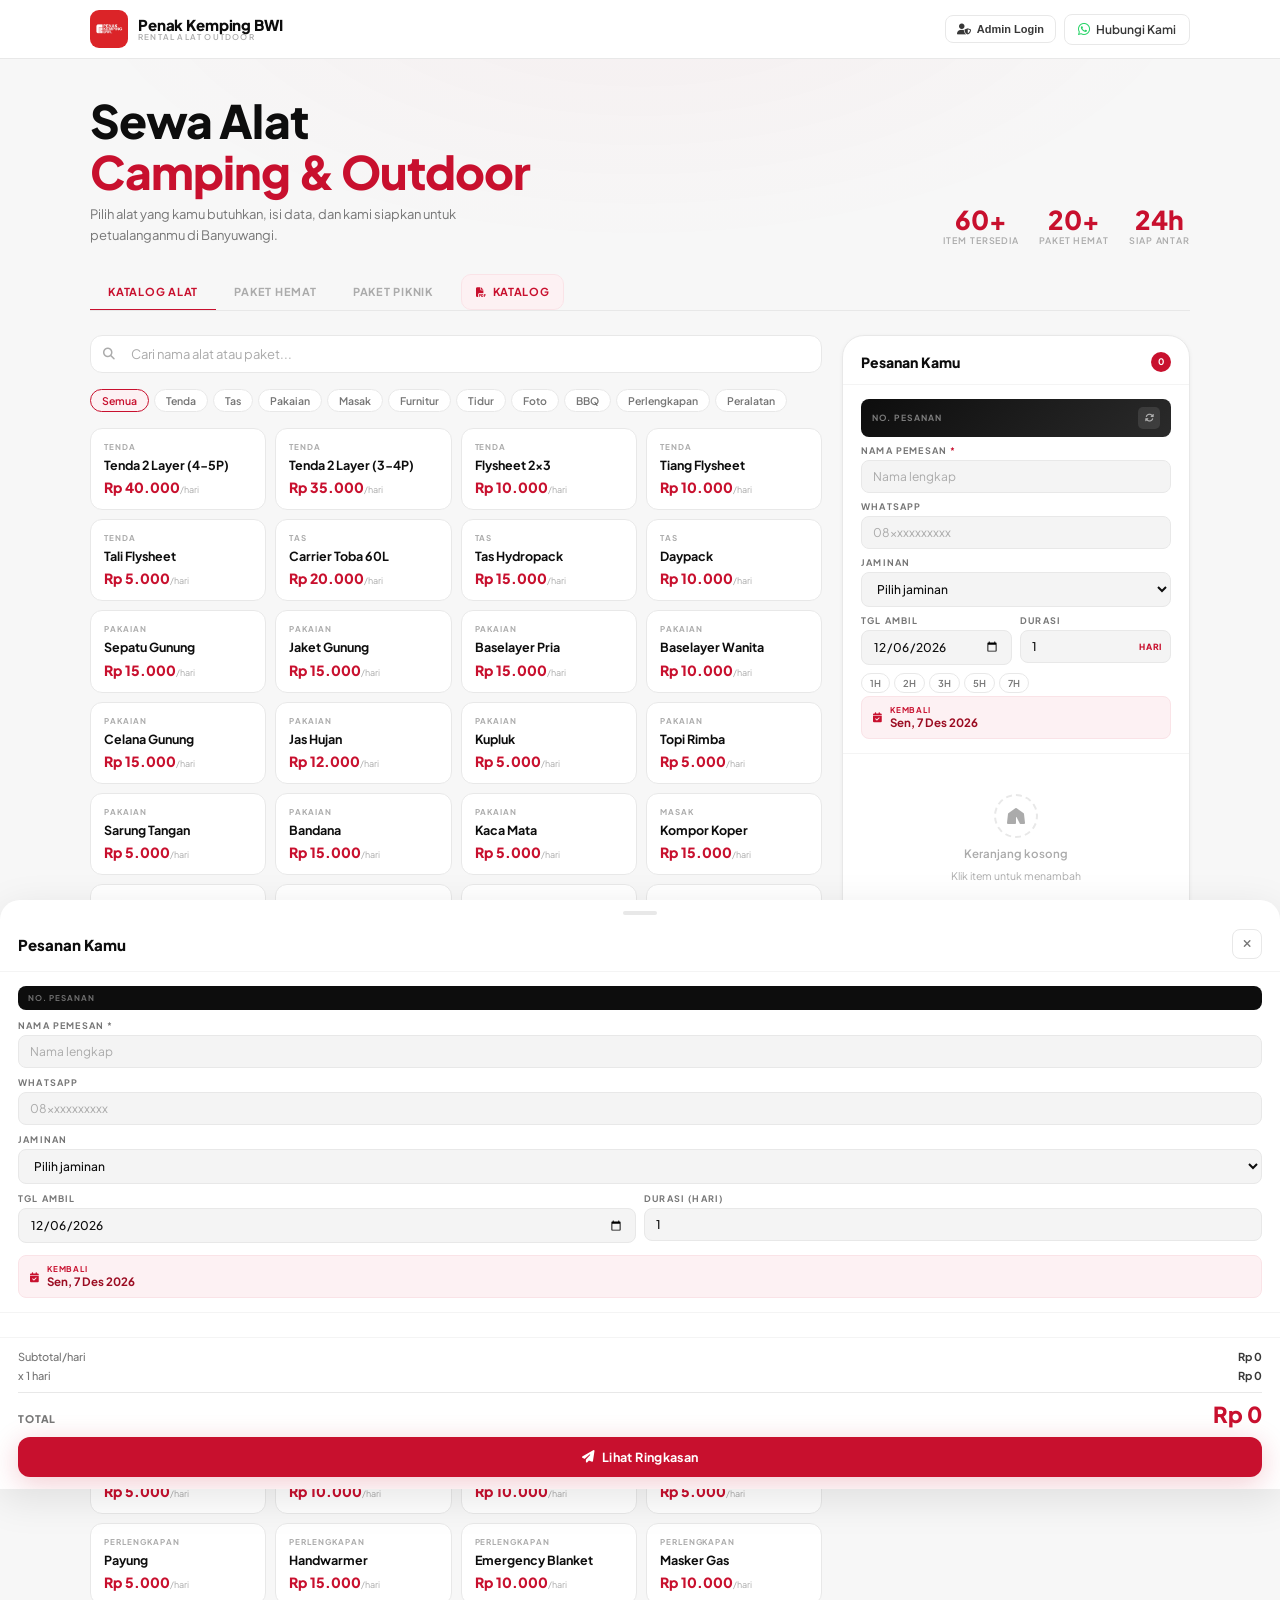
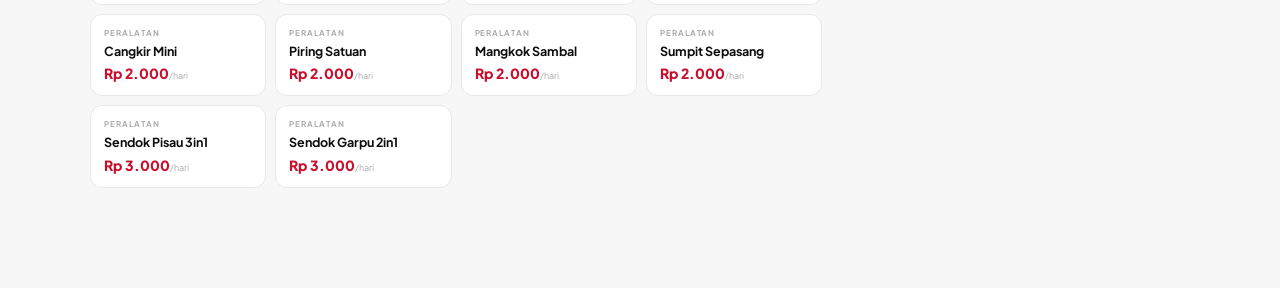
==== commit 8d5c3ebb: "update" ====
--- a/penak-kemping-order (2).html
+++ b/penak-kemping-order (2).html
@@ -583,7 +583,7 @@
     <div class="admin-form-wrap" id="adminFormWrap">
       <div class="admin-form-grid">
         <div class="cf-field">
-          <div class="cf-label">No Pesanan</div>
+          <div class="cf-label">Kode Pesanan</div>
           <input type="text" class="cf-input" id="admNoPesanan">
         </div>
         <div class="cf-field">
@@ -645,7 +645,7 @@
       <table class="admin-table">
         <thead>
           <tr>
-            <th>No Pesanan</th>
+            <th>Kode Pesanan</th>
             <th>Nama</th>
             <th>WhatsApp</th>
             <th>Jaminan</th>
@@ -1146,17 +1146,10 @@
   }
   toast('Username / password admin salah');
 }
-function randomSuffix(len=4){return String(Math.floor(Math.random()*Math.pow(10,len))).padStart(len,'0')}
-function generateAdminOrderNum(){
-  const now=new Date();
-  const yy=String(now.getFullYear()).slice(-2);
-  const mm=String(now.getMonth()+1).padStart(2,'0');
-  const dd=String(now.getDate()).padStart(2,'0');
-  return `ADM-${yy}${mm}${dd}-${randomSuffix()}`;
-}
+function generateAdminKodePesanan(){return ''}
 function resetAdminForm(){
   const today=toISODate(new Date());
-  document.getElementById('admNoPesanan').value=generateAdminOrderNum();
+  document.getElementById('admNoPesanan').value=generateAdminKodePesanan();
   document.getElementById('admNama').value='';
   document.getElementById('admWA').value='';
   document.getElementById('admJaminan').value='';
@@ -1181,7 +1174,7 @@
 function setAdminMeta(text){document.getElementById('adminMeta').innerText=text}
 function normalizeOrderRow(row){
   return {
-    noPesanan: row.noPesanan||row['No Pesanan']||'',
+    noPesanan: row.noPesanan||row['Kode Pesanan']||row['No Pesanan']||'',
     nama: row.nama||row['Nama']||'',
     whatsapp: row.whatsapp||row['WhatsApp']||'',
     jaminan: row.jaminan||row['Jaminan']||'',
@@ -1197,7 +1190,7 @@
 function jsonpRequest(params){
   return new Promise((resolve,reject)=>{
     if(!isGasConfigured()){reject(new Error('URL Google Apps Script belum diisi'));return}
-    const cb='cb_'+Date.now()+'_'+Math.floor(Math.random()*9999);
+    const cb='cb_'+Date.now()+'_'+(window.__pkbCbSeq=(window.__pkbCbSeq||0)+1);
     const script=document.createElement('script');
     const url=new URL(GAS_WEB_APP_URL);
     Object.keys(params||{}).forEach(k=>url.searchParams.set(k,params[k]));
@@ -1287,7 +1280,7 @@
 async function addManualOrder(){
   const noPesanan=(document.getElementById('admNoPesanan').value||'').trim();
   const nama=(document.getElementById('admNama').value||'').trim();
-  if(!noPesanan||!nama){toast('No Pesanan dan Nama wajib diisi');return}
+  if(!noPesanan||!nama){toast('Kode Pesanan dan Nama wajib diisi');return}
   const payload={
     noPesanan,
     nama,
@@ -1315,12 +1308,7 @@
 }
 
 function generateOrderNum(){
-  const now=new Date();
-  const yy=String(now.getFullYear()).slice(-2);
-  const mm=String(now.getMonth()+1).padStart(2,'0');
-  const dd=String(now.getDate()).padStart(2,'0');
-  const rand=String(Math.floor(1000+Math.random()*9000));
-  currentOrderNum='PKB-'+yy+mm+dd+'-'+rand;
+  currentOrderNum='';
   document.getElementById('orderNumD').innerText=currentOrderNum;
   document.getElementById('orderNumM').innerText=currentOrderNum;
   return currentOrderNum;
